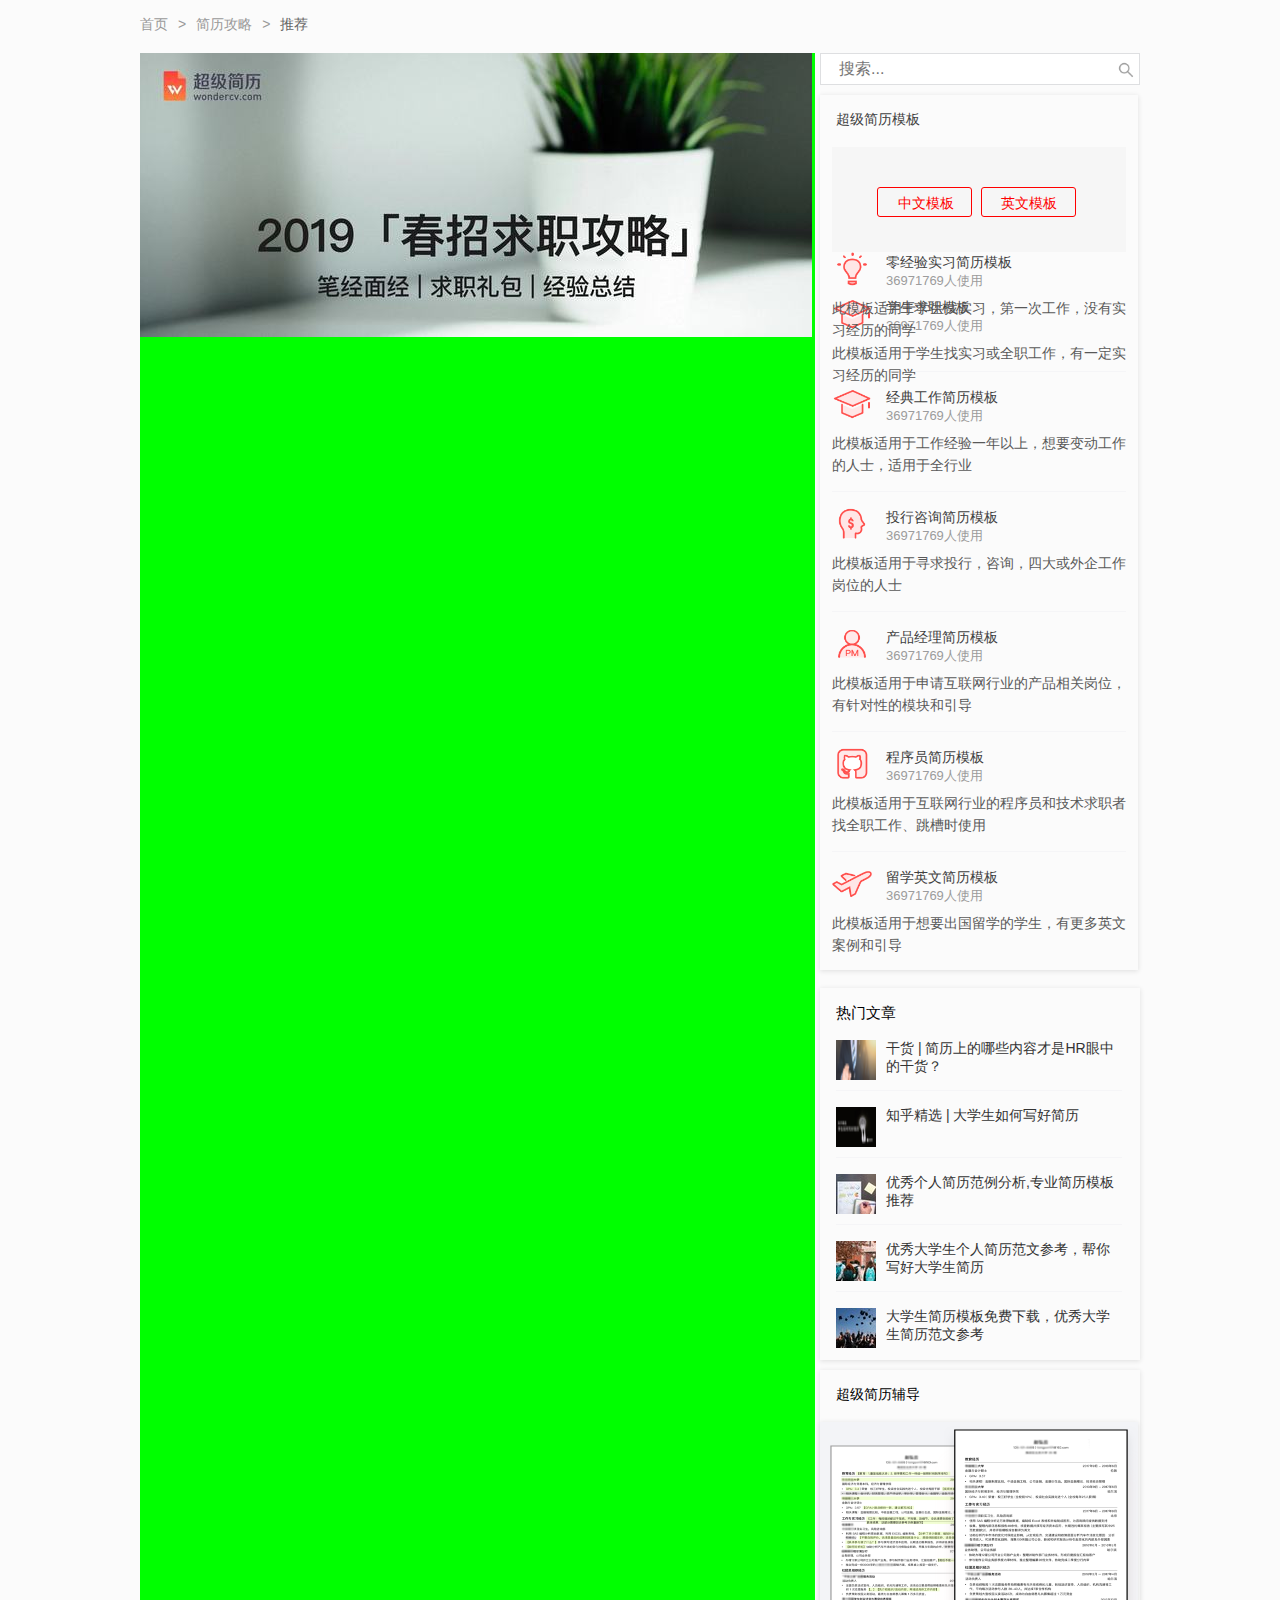
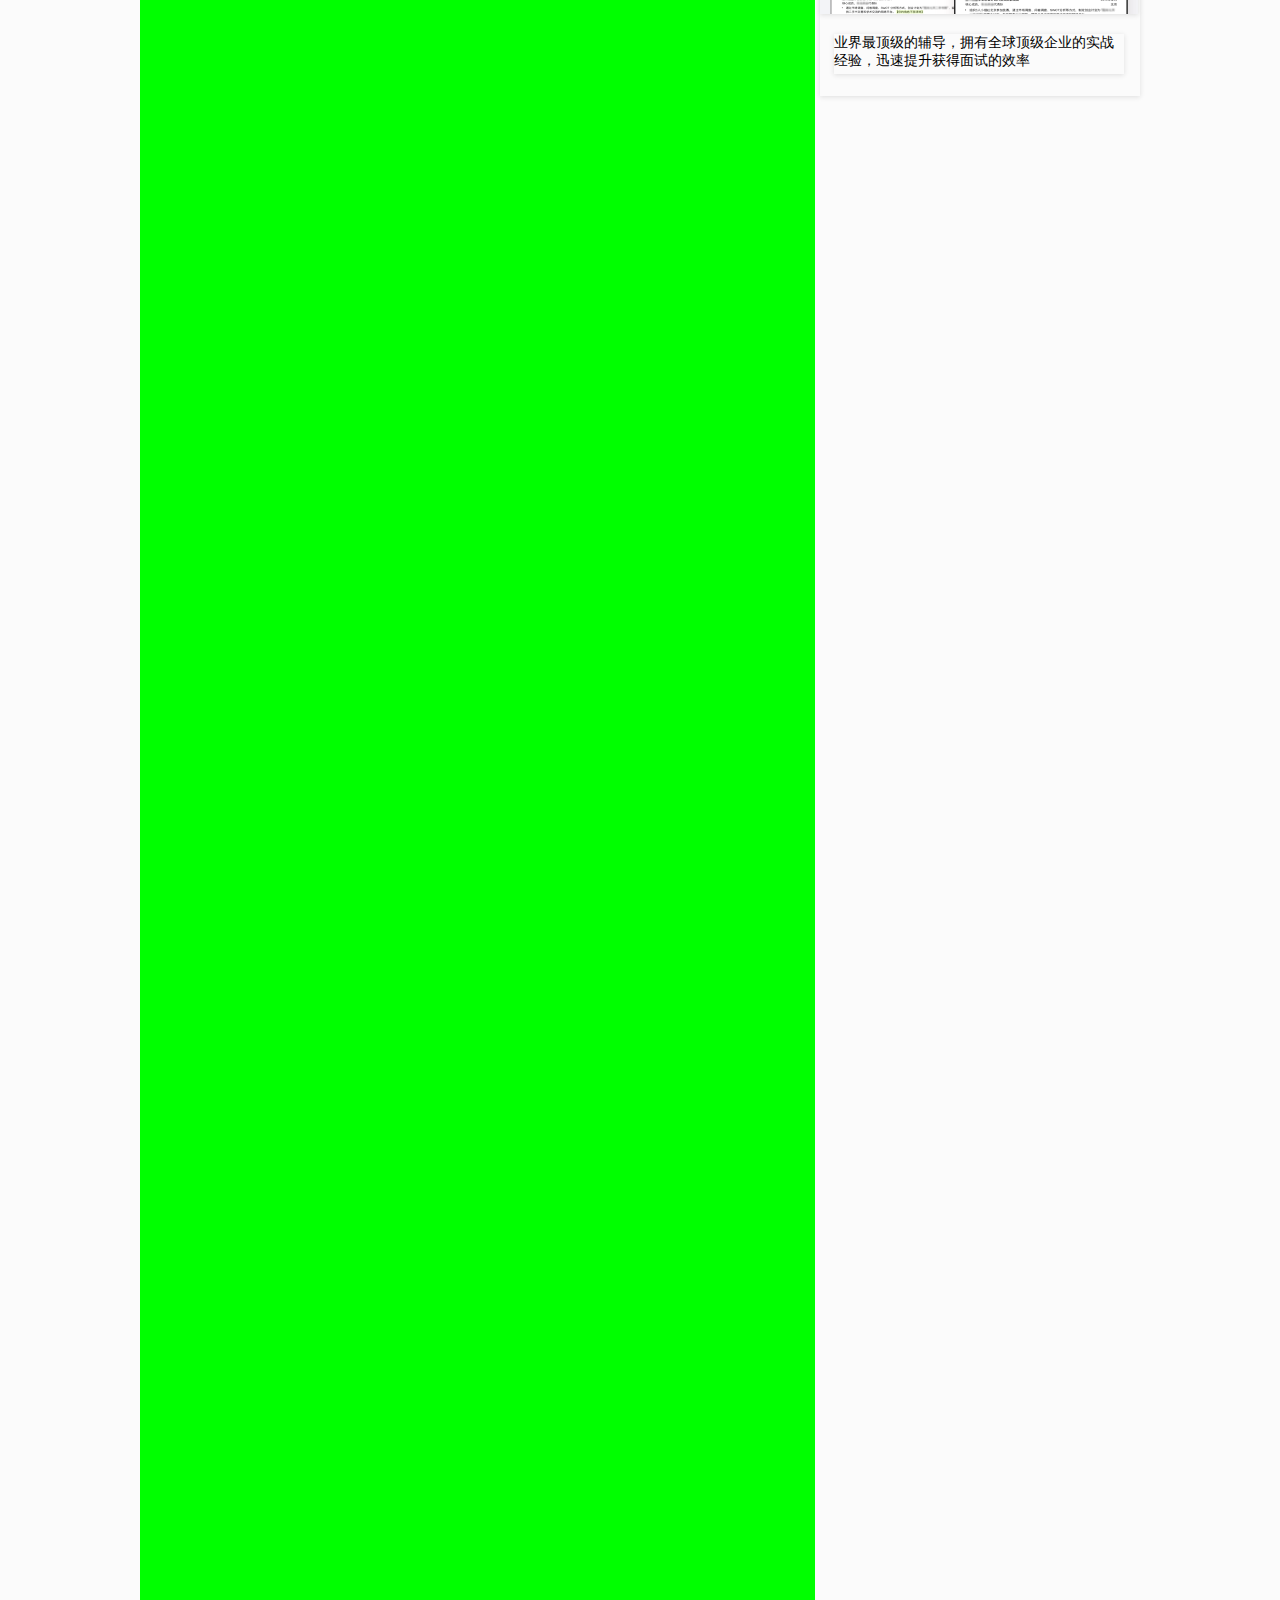
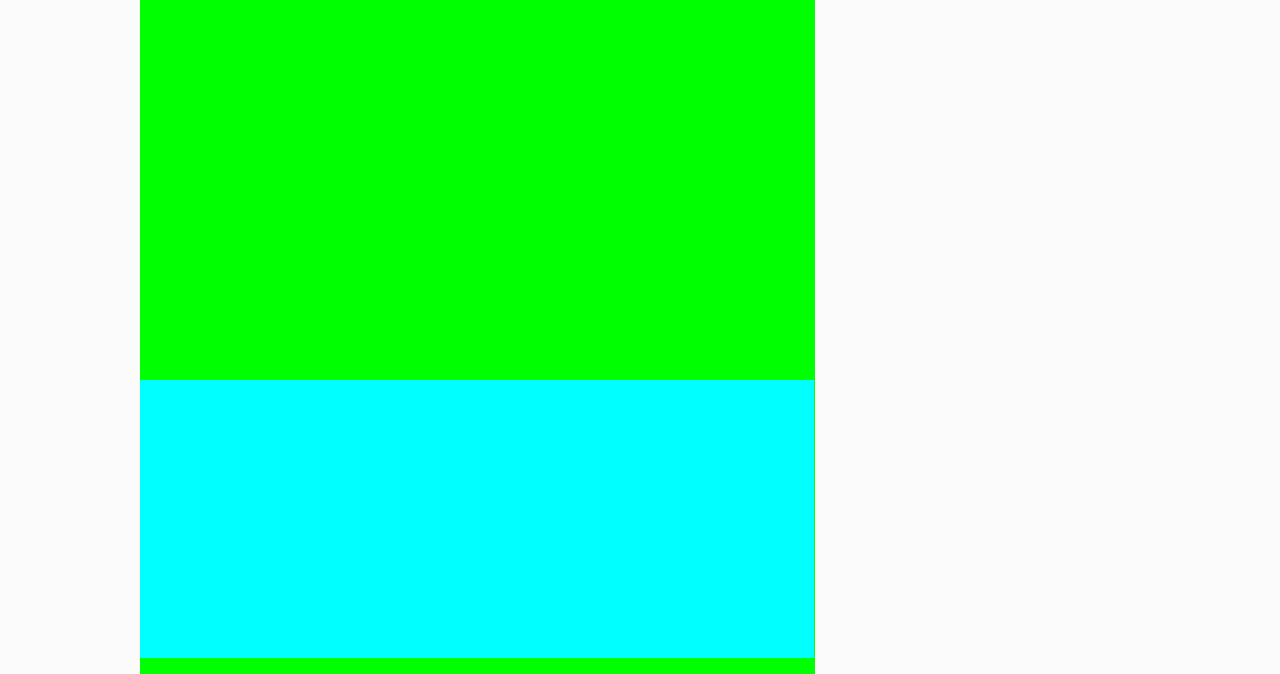
==== gonglue.html @ 0781110e "jianli 1" ====
<!DOCTYPE html>
<html>
	<head>
		<meta charset="UTF-8">
		<title></title>
		<link rel="stylesheet" href="layui/css/layui.css">
		<script src="layui/layui.js" type="text/javascript" charset="utf-8"> </script>
		<style type="text/css">
			*{
				margin: 0;
				padding: 0;
				font-size: 14px;
			}
			body{
				background-color: #fbfbfb !important;
			}
			.banner{
				margin: 0 auto;
				font-size: 14px;
				width: 1000px;
			 	line-height: 48px;
			 	color: #404040;
			 	box-sizing: border-box;
			}
			.content{
				width: 1000px;
				height: 1000px;
				
				margin: 0 auto;
				box-sizing: border-box;
			}
			.content .tiao{
				width: 675px;
				height: 3821px;
				background-color: #00FF00;
				float: left;
				box-sizing: border-box;
				
			}
			.content .tiao .tiaobanner{
				width: 674px;
				height: 284px;
				box-sizing: border-box;
				
			}
			.content .tiao .tiaoconnet{
				width: 674px;
				height: 3243px;
				
				box-sizing: border-box;
				
			}
			.content .tiao .tiaobottom{
				width: 674px;
				height: 278px;
				background-color: #00FFFF;
				box-sizing: border-box;
				
			}
			.content .lt{
				width: 675px;
				height: 1657px;
				display: none;
				float: left;
				box-sizing: border-box;
			}
			
			.content .lt .lunbo img{
				width: 100%;
			}
			.content .lt .zhong{
				text-align: center;
				box-sizing: border-box;
			}
			.content .lt .zhong .zhongbanner{
				width: 674px;
				height: 42px;
				margin: 0;
				box-sizing: border-box;
			}
			.content .lt .zhong .zhongbanner .layui-tab-brief{
				
			}
			.content .lt .zhong .zhongbanner>div{
				padding: 0 12px;
				width: 650px;
				
				margin: 0;
			}
			.content .lt .zhong .zhongbanner ul{
				margin: 0;
				
				
			}
			.content .lt .zhong .zhongbanner ul li{
				width: 60px;
				
				font-size: 15px;
				padding: 0;
				margin: 0 8px;
			}
			.content .lt .zhong .zhongcontent{
				width: 674px;
				height: 1215px;
				box-shadow:  0 1px 5px #DEDEDE;
				background-color: #fbfbfb;
				padding: 36px 0;
				box-sizing: border-box;
			}
			.content .lt .zhong .zhongcontent>a{
				display: inline-block;
				width: 674px;
				height: 145px;
				
				padding:20px 12px;
				box-sizing: border-box;
				border-bottom: 1px solid #F5F5F7;
				margin: 0;
				box-sizing: border-box;
			}
			.content .lt .zhong .zhongcontent>a>img{
				width: 140px;
				height: 105px;
				
				float: left;
			}
			.content .lt .zhong .zhongcontent>a .kuang{
				width: 484px;
				height: 104px;
				
				float: right;
				box-sizing: border-box;
			}
			.content .lt .zhong .zhongcontent>a .kuang h2{
				width: 484px;
				height: auto;
				line-height: 28px;
				box-sizing: border-box;
				text-align: left;
				font-size: 21px;
				box-sizing: border-box;
			}
			.content .lt .zhong .zhongcontent>a .kuang .kz{
				width: 484px;
				height: 45px;
				text-align: left;
				margin-top: 6px;
				line-height: 20px;
				min-height: 45px;
				color: #9C9C9C;
			}
			.content .lt .zhong .zhongcontent>a .kuang .kx{
				width: 484px;
				height: 20px;
				color: #9C9C9C;
				margin-top: 18px;
				box-sizing: border-box;
			}
			.content .lt .zhong .zhongcontent>a .kuang .kx .spanl{
				float: left;
			}
			.content .lt .zhong .zhongcontent>a .kuang .kx .spanr{
				float: right;
			}
			.content .lt .zhong .zhongcontent>a .kuang .kx .spanr i img{
				color: #000000;
				margin-top: -3.5px;
			}
			.content .lt .zhong .ye{
				width: 359px;
				height: 74px;
				
				margin:40px 157.5px 21px 157.5px;
				padding: 20px 0 0 0;
			}
			.content .lt .zhong .ye .fenye{
				
				
			}
			.content .rt{
				width: 320px;
				height: 1657px;
				
				float: right;
				box-sizing: border-box;
				position: relative;
			}
			.content .rt .ssk{
				width: 320px;
				height: 1657px;
				
				box-sizing: border-box;
			}
			.content .rt .ssk form input{
				width: 320px;
				height: 32px;
				box-sizing: border-box;
			
				border: 1px solid #DEDFE1;
			    padding: 0 30px 0 18px;
			    font-family: inherit;
			    font-size: 16px;
			    line-height: 32px;
							
			}
			.content .rt .ssk form img{
				width: 18px;
				height: 18px;
				position: absolute;
				right: 5px;
				top: 8px;
				color: #9C9C9C;
				box-sizing: border-box;
		
			}
			.content .rt .rlist{
				width: 320px;
				height: 1615px;
				
				box-sizing: border-box;
				position: absolute;
				top: 42px;
				
			}
			.content .rt .rlist .shang{
				width: 318px;
				height: 875px;
				box-shadow:  0 1px 5px #DEDEDE;
				background-color: #fbfbfb;
				box-sizing: border-box;
			}
			.content .rt .rlist .shang a{
				
				display: inline-block;
				width: 318px;
				height: 52px;
			
				 
			    padding: 16px;
			    color: #404040;
			    font-size: 14px;
			    box-sizing: border-box;
			}
			.content .rt .rlist .shang .da{
				width: 318px;
				height: 831px;
				
				padding: 0 12px;
				box-sizing: border-box;
				
			}
			.content .rt .rlist .shang .da .yi{
				width: 294px;
				height: 105px;
				
				box-sizing: border-box;
				border-bottom: 1px solid #F5F5F7;
				margin-bottom: 15px;
			}
			.content .rt .rlist .shang .da .yi .mban{
				padding:40px 45px;
				width: 294px;
				height: 105px;
				background-color: #F6F6F6;
				display: block;
				box-sizing: border-box;
			}
			.content .rt .rlist .shang .da .yi:hover{
				
			}
			.content .rt .rlist .shang .da .yi:hover .ys{
				display: none;
			}
			.content .rt .rlist .shang .da .yi:hover .yx{
				display: none;
			}
			.content .rt .rlist .shang .da .yi:hover .mban{
				display: block;
				
			}
			.content .rt .rlist .shang .da .yi .mban div{
				width: 95px;
				height: 30px;
				
				display: inline-block;
				border:  1px solid red;
				box-sizing: border-box;
				margin-right: 5px;
				border-radius: 3px;
			}
			.content .rt .rlist .shang .da .yi .mban div:hover{
				background-color: red;
			}
			.content .rt .rlist .shang .da .yi .mban div:hover a{
				color: white;
			}
			.content .rt .rlist .shang .da .yi .mban div a{
				width: 95px;
				height: 30px;
				padding: 0;
				text-align: center;
				
				line-height: 30px;
				color: red;
				display: inline-block;
				
				box-sizing: border-box;
				
			}
			
			.content .rt .rlist .shang .da .yi .ys{
				width: 294px;
				height: 45px;
				
			}
			.content .rt .rlist .shang .da .yi .ys .yz{
				width: 40px;
				height: 45px;
				
				float: left;
			}
			.content .rt .rlist .shang .da .yi .ys .yz img{
				width: 100%;
				
				
			}
			.content .rt .rlist .shang .da .yi .ys .yy{
				width: 240px;
				height: 33px;
				
				float: right;
				margin: 0 0 12px 10px;
			}
			.content .rt .rlist .shang .da .yi .ys .yy h3{
				width: 240px;
				line-height: 20px;
				color: #404040;
			    font-size: 14px;
			    margin-top: 0;
			    margin-bottom: 0;
			}
			.content .rt .rlist .shang .da .yi .ys .yy div{
				color: #9C9C9C;
   				font-size: 13px;
   				line-height: 18px;
			}
			.content .rt .rlist .shang .da .yi .yx{
				width: 294px;
				height: 52px;
				color: #595959;
    			height: 52px;
    			line-height: 22px;
    			box-sizing: border-box;
			}
			.content .rt .rlist .zhong{
				width: 320px;
				height: 372px;
				box-shadow:  0 1px 5px #DEDEDE;
				margin-top: 18px;
			}
			.content .rt .rlist .zhong .wenzhang{
				width: 318px;
				height: 52px;
				padding: 16px;
				font-size: 15px;
				box-sizing: border-box;
			}
			.content .rt .rlist .zhong .zhongkuang{
				width: 318px;
				height: 318px;
				
				padding: 0 16px;
				box-sizing: border-box;
			}
			.content .rt .rlist .zhong .zhongkuang .yi{
				width: 286px;
				height: 51px;
				box-sizing: border-box;
				padding: 0 0 10px 0;
				margin-bottom: 16px;
				border-bottom: 1px solid #F5F5F7;
			}
			.content .rt .rlist .zhong .zhongkuang .yid{
				border: none;
			}
			.content .rt .rlist .zhong .zhongkuang .yi .zuo{
				width: 40px;
				height: 40px;
				float: left;
				
			}
			.content .rt .rlist .zhong .zhongkuang .yi .zuo img{
				width: 40px;
				height: 40px;
				
			}
			.content .rt .rlist .zhong .zhongkuang .yi .you{
				width: 246px;
				height: 40px;
				float: right;
				padding: 0 0 0 10px;
				box-sizing: border-box;
			}
			.content .rt .rlist .zhong .zhongkuang .yi .you h3{
				width: 236px;
				height: 40px;
				
			}
			
			.content .rt .rlist .xia{
				margin: 10px 0 0 0;
				width: 320px;
				height: 326px;
				box-shadow:  0 1px 5px #DEDEDE;
			}
			.content .rt .rlist .xia .chaoji{
				width: 318px;
				height: 52px;
				
				padding: 16px;
				box-sizing: border-box;
			}
			.content .rt .rlist .xia .con{
				
				width: 318px;
				height: 252px;
				
			}
			.content .rt .rlist .xia .con .shang{
				width: 318px;
				height: 192px;
				
			}
			.content .rt .rlist .xia .con .shang img{
				width: 318px;
				height: 192px;
			}
			.content .rt .rlist .xia .con .zhong{
					
				width: 290px;
				height: 40px;
				
				margin: 20px 14px 0 14px;
			}
			.content .rt .rlist .xia .con .xia{
				
				
			}
		</style>
	</head>
	<body>
		<div class="banner">
			<span class="layui-breadcrumb" lay-separator=">">
			  <a href="">首页</a>
			  <a href="">简历攻略</a>
			  <a><cite>推荐</cite></a>
			</span>
			
		</div>
		<div class="content">
			<div class="tiao">
				<div class="tiaobanner"><img src="layui/images/gonglue/lunbo1.jpeg"/></div>
				<div class="tiaoconnet"></div>
				<div class="tiaobottom"></div>
			</div>
			<div class="lt">
				<div class="lunbo" style="box-sizing: border-box;">
					<div class="layui-carousel" id="test1" style="box-sizing: border-box;">
					  <div carousel-item style="box-sizing: border-box;">
					    <div><img src="layui/images/gonglue/lunbo1.jpeg"/></div>
					    <div><img src="layui/images/gonglue/lunbo2.png"/></div>
					    <div><img src="layui/images/gonglue/lunbo3.jpg"/></div>
					    <div><img src="layui/images/gonglue/lunbo4.png"/></div>
					   
					  </div>
					</div>
				</div>
				<div class="zhong">
					<div class="zhongbanner">
						<div class="layui-tab layui-tab-brief" lay-filter="docDemoTabBrief">
						  <ul class="layui-tab-title">
						    <li class="layui-this"><b>推荐</b></li>
						    <li>简历内容</li>
						    <li>英文简历</li>
						    <li>简历格式</li>
						    <li>学生简历</li>
						    <li>简历投递</li>
						    <li>求职攻略</li>
						    <li>面试经验</li>
						  </ul>
						  <div class="layui-tab-content"></div>
						</div>   
					</div>
					<div class="zhongcontent">
						<a href="">
							<img src="layui/images/gonglue/con1.png" alt="" />
							<div class="kuang">
								<h2>2019 春招求职礼包大放送 | 各行业笔试面经</h2>
								<div class="kz">&nbsp;
									【春招全攻略】大礼包，2019 最新各行业面试经验总结，300+ 公司笔试含答案真题，四大、银行、互联网大厂 2018 真题，1000...</div>
								<div class="kx">
									<span class="spanl">2019-2-22</span>
									<span class="spanr"><i class=""><img src="layui/images/gonglue/eye.png"/></i>&nbsp;&nbsp;56699</span>
								</div>
							</div>
						</a>
						<a href="">
							<img src="layui/images/gonglue/con2.jpg" alt="" />
							<div class="kuang">
								<h2>干货 | 简历上的哪些内容才是HR眼中的干货？</h2>
								<div class="kz">&nbsp;
									
      简历千万不要写成JD，工作内容是千篇一律的，要体现出你的价值就要学会写好这些干货,想要知道什么是“干货”，我们可以先说一下干货的反义词...
    </div>
								<div class="kx">
									<span class="spanl">2019-2-22</span>
									<span class="spanr"><i class=""><img src="layui/images/gonglue/eye.png"/></i>&nbsp;&nbsp;56699</span>
								</div>
							</div>
						</a>
						<a href="">
							<img src="layui/images/gonglue/con3.png" alt="" />
							<div class="kuang">
								<h2>简历到底怎么写 | 如何告别“废话”和“写不出来”？</h2>
								<div class="kz">&nbsp;
									
      手把手教你怎么写简历，详细讲解折磨了无数写简历同学的问题（和无数同学折磨我的问题）：怎么才能写出专业好简历
    </div>
								<div class="kx">
									<span class="spanl">2019-2-22</span>
									<span class="spanr"><i class=""><img src="layui/images/gonglue/eye.png"/></i>&nbsp;&nbsp;56699</span>								</div>
							</div>
						</a>
						<a href="">
							<img src="layui/images/gonglue/con4.jpg" alt="" />
							<div class="kuang">
								<h2>知乎精选 | 大学生如何写好简历</h2>
								<div class="kz">&nbsp;
									
      学生简历的坑太多，今天这一篇就详细讲解每一块内容给你看！到底该用什么模板，该写什么内容，加分和减分项都有哪些
    </div>
								<div class="kx">
									<span class="spanl">2019-2-22</span>
									<span class="spanr"><i class=""><img src="layui/images/gonglue/eye.png"/></i>&nbsp;&nbsp;56699</span>
								</div>
							</div>
						</a>
						<a href="">
							<img src="layui/images/gonglue/con5.jpg" alt="" />
							<div class="kuang">
								<h2>毕业生福利 | 500 张 299元论文查重代金券免费领！</h2>
								<div class="kz">&nbsp;
									
      500 张价值299的 论文查重代金券免费领！有了这张券，十万字以下的论文，通通可以免费检测！
    </div>
								<div class="kx">
									<span class="spanl">2019-2-22</span>
									<span class="spanr"><i class=""><img src="layui/images/gonglue/eye.png"/></i>&nbsp;&nbsp;56699</span>
								</div>
							</div>
						</a>
						<a href="">
							<img src="layui/images/gonglue/con6.jpeg" alt="" />
							<div class="kuang">
								<h2>名企内推 | 超级简历带你走进“内推”</h2>
								<div class="kz">&nbsp;
									
      很多人找工作都是写简历-在招聘网站上海投-等面试这个万年不变的流程，但其实找工作还有很多方法，比如内推。调查显示，通过内推找工作的人，...
    </div>
								<div class="kx">
									<span class="spanl">2019-2-22</span>
									<span class="spanr"><i class=""><img src="layui/images/gonglue/eye.png"/></i>&nbsp;&nbsp;56699</span>
								</div>
							</div>
						</a>
						<a href="">
							<img src="layui/images/gonglue/con7.jpeg" alt="" />
							<div class="kuang">
								<h2>金三银四即将到来，如何在短时间内成功跳槽？</h2>
								<div class="kz">&nbsp;
									
      职业规划是一个漫长且痛苦的过程，也是每个人的必经之路。我们为一千多人辅导过职业规划，有将近一半都想跳槽，而其中有很大一部分人，却是要么...
    </div>
								<div class="kx">
									<span class="spanl">2019-2-22</span>
									<span class="spanr"><i class=""><img src="layui/images/gonglue/eye.png"/></i>&nbsp;&nbsp;56699</span>
								</div>
							</div>
						</a>
						<a href="">
							<img src="layui/images/gonglue/con8.jpeg" alt="" />
							<div class="kuang">
								<h2>2019跳槽季，在找工作时有什么可以注意的地方？</h2>
								<div class="kz">&nbsp;
									
      2019的跳槽季就要来了，三月四月是人们跳槽的高峰期，很多人也都有跳槽的想法，但是跳槽需要面对的问题也很多。今天我们来谈谈，在 201...
    </div>
								<div class="kx">
									<span class="spanl">2019-2-22</span>
									<span class="spanr"><i class=""><img src="layui/images/gonglue/eye.png"/></i>&nbsp;&nbsp;56699</span>
								</div>
							</div>
						</a>
						
					</div>
					<div class="ye">
						 
						<div id="fenye"></div>
 
					</div>
				</div>
				<div class="ft"></div>
			</div>
			<div class="rt">
				<div class="ssk">
					<form action="" method="post">
						<i><img src="layui/images/gonglue/search.png"/></i>
						<input type="text" value="" placeholder="搜索..."/ >
					</form>
				</div>
				<div class="rlist" >
					<div class="shang">
						<a href="">超级简历模板</a>
						<div class="da">
							<div class="yi">
								<div class="mban">
									<div> <a href="">中文模板</a></div>
									<div> <a href="">英文模板</a></div>
								</div>
								<div class="ys">
									<div class="yz"><img src="layui/images/gonglue/y1.png"/></div>
									<div class="yy">
										<h3>零经验实习简历模板</h3>
										<div>36971769人使用</div>
									</div>
								</div>
								<div class="yx">此模板适用于学生找实习，第一次工作，没有实习经历的同学</div>
							</div>
							<div class="yi">
								<div class="ys">
									<div class="yz"><img src="layui/images/gonglue/y2.png"/></div>
									<div class="yy">
										<h3>学生求职模板</h3>
										<div>36971769人使用</div>
									</div>
								</div>
								<div class="yx">此模板适用于学生找实习或全职工作，有一定实习经历的同学</div>
							</div>
							<div class="yi">
								<div class="ys">
									<div class="yz"><img src="layui/images/gonglue/y2.png"/></div>
									<div class="yy">
										<h3>经典工作简历模板</h3>
										<div>36971769人使用</div>
									</div>
								</div>
								<div class="yx">此模板适用于工作经验一年以上，想要变动工作的人士，适用于全行业</div>
							</div>
							<div class="yi">
								<div class="ys">
									<div class="yz"><img src="layui/images/gonglue/y4.png"/></div>
									<div class="yy">
										<h3>投行咨询简历模板</h3>
										<div>36971769人使用</div>
									</div>
								</div>
								<div class="yx">此模板适用于寻求投行，咨询，四大或外企工作岗位的人士</div>
							</div>
							<div class="yi">
								<div class="ys">
									<div class="yz"><img src="layui/images/gonglue/y5.png"/></div>
									<div class="yy">
										<h3>产品经理简历模板</h3>
										<div>36971769人使用</div>
									</div>
								</div>
								<div class="yx">此模板适用于申请互联网行业的产品相关岗位，有针对性的模块和引导</div>
							</div>
							<div class="yi">
								<div class="ys">
									<div class="yz"><img src="layui/images/gonglue/y6.png"/></div>
									<div class="yy">
										<h3>程序员简历模板</h3>
										<div>36971769人使用</div>
									</div>
								</div>
								<div class="yx">此模板适用于互联网行业的程序员和技术求职者找全职工作、跳槽时使用</div>
							</div>
							<div class="yi" style="border: none;">
								<div class="ys">
									<div class="yz"><img src="layui/images/gonglue/y7.png"/></div>
									<div class="yy">
										<h3>留学英文简历模板</h3>
										<div>36971769人使用</div>
									</div>
								</div>
								<div class="yx">此模板适用于想要出国留学的学生，有更多英文案例和引导</div>
							</div>
							
							
						</div>
					</div>
					<div class="zhong">
						<div class="wenzhang">热门文章</div>
						<div class="zhongkuang">
							<div class="yi">
								<div class="zuo"><img src="layui/images/gonglue/zhong1.png"/></div>
								<div class="you"><h3><a href="">干货 | 简历上的哪些内容才是HR眼中的干货？</a></h3></div>
							</div>
							<div class="yi">
								<div class="zuo"><img src="layui/images/gonglue/zhong2.png"/></div>
								<div class="you"><h3><a href="">知乎精选 | 大学生如何写好简历</a></h3></div>
							</div>
							<div class="yi">
								<div class="zuo"><img src="layui/images/gonglue/zhong3.jpeg"/></div>
								<div class="you"><h3><a href="">优秀个人简历范例分析,专业简历模板推荐</a></h3></div>
							</div>
							<div class="yi">
								<div class="zuo"><img src="layui/images/gonglue/zhong4.jpeg"/></div>
								<div class="you"><h3><a href="">优秀大学生个人简历范文参考，帮你写好大学生简历</a></h3></div>
							</div>
							<div class="yi yid">
								<div class="zuo"><img src="layui/images/gonglue/zhong5.jpeg"/></div>
								<div class="you"><h3><a href="">大学生简历模板免费下载，优秀大学生简历范文参考</a></h3></div>
							</div>
							
						</div>
					</div>
					<div class="xia">
						<div class="chaoji">超级简历辅导</div>
						<div class="con">
							<div class="shang "><img src="layui/images/gonglue/fudao.png"/></div>
							<div class="zhong ">业界最顶级的辅导，拥有全球顶级企业的实战经验，迅速提升获得面试的效率</div>
							<div class=""></div>
						</div>
					</div>
				</div>
			</div>
		</div>
		
		
		
		
		
		
		
		
		
		
		<script type="text/javascript">
			
			layui.use(['element'], function(){
			  var element = layui.element; //获得laydate模块
			  
			  //使用模块
			});    
			layui.use('carousel', function(){
			  var carousel = layui.carousel;
			  //建造实例
			  carousel.render({
			    elem: '#test1'
			    ,width: '100%' //设置容器宽度
			    ,arrow: 'always' //始终显示箭头
			    //,anim: 'updown' //切换动画方式
			  });
			});
			layui.use('laypage', function(){
			  var laypage = layui.laypage;
			  
			  //执行一个laypage实例
			  laypage.render({
			    elem: 'fenye' //注意，这里的 test1 是 ID，不用加 # 号
			    ,count: 50 //数据总数，从服务端得到
			    ,groups: 7
			  });
			});
			
		</script>
	</body>
</html>
---- layui/css/layui.css ----
/** layui-v2.4.5 MIT License By https://www.layui.com */
 .layui-inline,img{display:inline-block;vertical-align:middle}h1,h2,h3,h4,h5,h6{font-weight:400}.layui-edge,.layui-header,.layui-inline,.layui-main{position:relative}.layui-elip,.layui-form-checkbox span,.layui-form-pane .layui-form-label{text-overflow:ellipsis;white-space:nowrap}.layui-btn,.layui-edge,.layui-inline,img{vertical-align:middle}.layui-btn,.layui-disabled,.layui-icon,.layui-unselect{-webkit-user-select:none;-ms-user-select:none;-moz-user-select:none}blockquote,body,button,dd,div,dl,dt,form,h1,h2,h3,h4,h5,h6,input,li,ol,p,pre,td,textarea,th,ul{margin:0;padding:0;-webkit-tap-highlight-color:rgba(0,0,0,0)}a:active,a:hover{outline:0}img{border:none}li{list-style:none}table{border-collapse:collapse;border-spacing:0}h4,h5,h6{font-size:100%}button,input,optgroup,option,select,textarea{font-family:inherit;font-size:inherit;font-style:inherit;font-weight:inherit;outline:0}pre{white-space:pre-wrap;white-space:-moz-pre-wrap;white-space:-pre-wrap;white-space:-o-pre-wrap;word-wrap:break-word}body{line-height:24px;font:14px Helvetica Neue,Helvetica,PingFang SC,Tahoma,Arial,sans-serif}hr{height:1px;margin:10px 0;border:0;clear:both}a{color:#333;text-decoration:none}a:hover{color:#777}a cite{font-style:normal;*cursor:pointer}.layui-border-box,.layui-border-box *{box-sizing:border-box}.layui-box,.layui-box *{box-sizing:content-box}.layui-clear{clear:both;*zoom:1}.layui-clear:after{content:'\20';clear:both;*zoom:1;display:block;height:0}.layui-inline{*display:inline;*zoom:1}.layui-edge{display:inline-block;width:0;height:0;border-width:6px;border-style:dashed;border-color:transparent;overflow:hidden}.layui-edge-top{top:-4px;border-bottom-color:#999;border-bottom-style:solid}.layui-edge-right{border-left-color:#999;border-left-style:solid}.layui-edge-bottom{top:2px;border-top-color:#999;border-top-style:solid}.layui-edge-left{border-right-color:#999;border-right-style:solid}.layui-elip{overflow:hidden}.layui-disabled,.layui-disabled:hover{color:#d2d2d2!important;cursor:not-allowed!important}.layui-circle{border-radius:100%}.layui-show{display:block!important}.layui-hide{display:none!important}@font-face{font-family:layui-icon;src:url(../font/iconfont.eot?v=240);src:url(../font/iconfont.eot?v=240#iefix) format('embedded-opentype'),url(../font/iconfont.svg?v=240#iconfont) format('svg'),url(../font/iconfont.woff?v=240) format('woff'),url(../font/iconfont.ttf?v=240) format('truetype')}.layui-icon{font-family:layui-icon!important;font-size:16px;font-style:normal;-webkit-font-smoothing:antialiased;-moz-osx-font-smoothing:grayscale}.layui-icon-reply-fill:before{content:"\e611"}.layui-icon-set-fill:before{content:"\e614"}.layui-icon-menu-fill:before{content:"\e60f"}.layui-icon-search:before{content:"\e615"}.layui-icon-share:before{content:"\e641"}.layui-icon-set-sm:before{content:"\e620"}.layui-icon-engine:before{content:"\e628"}.layui-icon-close:before{content:"\1006"}.layui-icon-close-fill:before{content:"\1007"}.layui-icon-chart-screen:before{content:"\e629"}.layui-icon-star:before{content:"\e600"}.layui-icon-circle-dot:before{content:"\e617"}.layui-icon-chat:before{content:"\e606"}.layui-icon-release:before{content:"\e609"}.layui-icon-list:before{content:"\e60a"}.layui-icon-chart:before{content:"\e62c"}.layui-icon-ok-circle:before{content:"\1005"}.layui-icon-layim-theme:before{content:"\e61b"}.layui-icon-table:before{content:"\e62d"}.layui-icon-right:before{content:"\e602"}.layui-icon-left:before{content:"\e603"}.layui-icon-cart-simple:before{content:"\e698"}.layui-icon-face-cry:before{content:"\e69c"}.layui-icon-face-smile:before{content:"\e6af"}.layui-icon-survey:before{content:"\e6b2"}.layui-icon-tree:before{content:"\e62e"}.layui-icon-upload-circle:before{content:"\e62f"}.layui-icon-add-circle:before{content:"\e61f"}.layui-icon-download-circle:before{content:"\e601"}.layui-icon-templeate-1:before{content:"\e630"}.layui-icon-util:before{content:"\e631"}.layui-icon-face-surprised:before{content:"\e664"}.layui-icon-edit:before{content:"\e642"}.layui-icon-speaker:before{content:"\e645"}.layui-icon-down:before{content:"\e61a"}.layui-icon-file:before{content:"\e621"}.layui-icon-layouts:before{content:"\e632"}.layui-icon-rate-half:before{content:"\e6c9"}.layui-icon-add-circle-fine:before{content:"\e608"}.layui-icon-prev-circle:before{content:"\e633"}.layui-icon-read:before{content:"\e705"}.layui-icon-404:before{content:"\e61c"}.layui-icon-carousel:before{content:"\e634"}.layui-icon-help:before{content:"\e607"}.layui-icon-code-circle:before{content:"\e635"}.layui-icon-water:before{content:"\e636"}.layui-icon-username:before{content:"\e66f"}.layui-icon-find-fill:before{content:"\e670"}.layui-icon-about:before{content:"\e60b"}.layui-icon-location:before{content:"\e715"}.layui-icon-up:before{content:"\e619"}.layui-icon-pause:before{content:"\e651"}.layui-icon-date:before{content:"\e637"}.layui-icon-layim-uploadfile:before{content:"\e61d"}.layui-icon-delete:before{content:"\e640"}.layui-icon-play:before{content:"\e652"}.layui-icon-top:before{content:"\e604"}.layui-icon-friends:before{content:"\e612"}.layui-icon-refresh-3:before{content:"\e9aa"}.layui-icon-ok:before{content:"\e605"}.layui-icon-layer:before{content:"\e638"}.layui-icon-face-smile-fine:before{content:"\e60c"}.layui-icon-dollar:before{content:"\e659"}.layui-icon-group:before{content:"\e613"}.layui-icon-layim-download:before{content:"\e61e"}.layui-icon-picture-fine:before{content:"\e60d"}.layui-icon-link:before{content:"\e64c"}.layui-icon-diamond:before{content:"\e735"}.layui-icon-log:before{content:"\e60e"}.layui-icon-rate-solid:before{content:"\e67a"}.layui-icon-fonts-del:before{content:"\e64f"}.layui-icon-unlink:before{content:"\e64d"}.layui-icon-fonts-clear:before{content:"\e639"}.layui-icon-triangle-r:before{content:"\e623"}.layui-icon-circle:before{content:"\e63f"}.layui-icon-radio:before{content:"\e643"}.layui-icon-align-center:before{content:"\e647"}.layui-icon-align-right:before{content:"\e648"}.layui-icon-align-left:before{content:"\e649"}.layui-icon-loading-1:before{content:"\e63e"}.layui-icon-return:before{content:"\e65c"}.layui-icon-fonts-strong:before{content:"\e62b"}.layui-icon-upload:before{content:"\e67c"}.layui-icon-dialogue:before{content:"\e63a"}.layui-icon-video:before{content:"\e6ed"}.layui-icon-headset:before{content:"\e6fc"}.layui-icon-cellphone-fine:before{content:"\e63b"}.layui-icon-add-1:before{content:"\e654"}.layui-icon-face-smile-b:before{content:"\e650"}.layui-icon-fonts-html:before{content:"\e64b"}.layui-icon-form:before{content:"\e63c"}.layui-icon-cart:before{content:"\e657"}.layui-icon-camera-fill:before{content:"\e65d"}.layui-icon-tabs:before{content:"\e62a"}.layui-icon-fonts-code:before{content:"\e64e"}.layui-icon-fire:before{content:"\e756"}.layui-icon-set:before{content:"\e716"}.layui-icon-fonts-u:before{content:"\e646"}.layui-icon-triangle-d:before{content:"\e625"}.layui-icon-tips:before{content:"\e702"}.layui-icon-picture:before{content:"\e64a"}.layui-icon-more-vertical:before{content:"\e671"}.layui-icon-flag:before{content:"\e66c"}.layui-icon-loading:before{content:"\e63d"}.layui-icon-fonts-i:before{content:"\e644"}.layui-icon-refresh-1:before{content:"\e666"}.layui-icon-rmb:before{content:"\e65e"}.layui-icon-home:before{content:"\e68e"}.layui-icon-user:before{content:"\e770"}.layui-icon-notice:before{content:"\e667"}.layui-icon-login-weibo:before{content:"\e675"}.layui-icon-voice:before{content:"\e688"}.layui-icon-upload-drag:before{content:"\e681"}.layui-icon-login-qq:before{content:"\e676"}.layui-icon-snowflake:before{content:"\e6b1"}.layui-icon-file-b:before{content:"\e655"}.layui-icon-template:before{content:"\e663"}.layui-icon-auz:before{content:"\e672"}.layui-icon-console:before{content:"\e665"}.layui-icon-app:before{content:"\e653"}.layui-icon-prev:before{content:"\e65a"}.layui-icon-website:before{content:"\e7ae"}.layui-icon-next:before{content:"\e65b"}.layui-icon-component:before{content:"\e857"}.layui-icon-more:before{content:"\e65f"}.layui-icon-login-wechat:before{content:"\e677"}.layui-icon-shrink-right:before{content:"\e668"}.layui-icon-spread-left:before{content:"\e66b"}.layui-icon-camera:before{content:"\e660"}.layui-icon-note:before{content:"\e66e"}.layui-icon-refresh:before{content:"\e669"}.layui-icon-female:before{content:"\e661"}.layui-icon-male:before{content:"\e662"}.layui-icon-password:before{content:"\e673"}.layui-icon-senior:before{content:"\e674"}.layui-icon-theme:before{content:"\e66a"}.layui-icon-tread:before{content:"\e6c5"}.layui-icon-praise:before{content:"\e6c6"}.layui-icon-star-fill:before{content:"\e658"}.layui-icon-rate:before{content:"\e67b"}.layui-icon-template-1:before{content:"\e656"}.layui-icon-vercode:before{content:"\e679"}.layui-icon-cellphone:before{content:"\e678"}.layui-icon-screen-full:before{content:"\e622"}.layui-icon-screen-restore:before{content:"\e758"}.layui-icon-cols:before{content:"\e610"}.layui-icon-export:before{content:"\e67d"}.layui-icon-print:before{content:"\e66d"}.layui-icon-slider:before{content:"\e714"}.layui-main{width:1140px;margin:0 auto}.layui-header{z-index:1000;height:60px}.layui-header a:hover{transition:all .5s;-webkit-transition:all .5s}.layui-side{position:fixed;left:0;top:0;bottom:0;z-index:999;width:200px;overflow-x:hidden}.layui-side-scroll{position:relative;width:220px;height:100%;overflow-x:hidden}.layui-body{position:absolute;left:200px;right:0;top:0;bottom:0;z-index:998;width:auto;overflow:hidden;overflow-y:auto;box-sizing:border-box}.layui-layout-body{overflow:hidden}.layui-layout-admin .layui-header{background-color:#23262E}.layui-layout-admin .layui-side{top:60px;width:200px;overflow-x:hidden}.layui-layout-admin .layui-body{top:60px;bottom:44px}.layui-layout-admin .layui-main{width:auto;margin:0 15px}.layui-layout-admin .layui-footer{position:fixed;left:200px;right:0;bottom:0;height:44px;line-height:44px;padding:0 15px;background-color:#eee}.layui-layout-admin .layui-logo{position:absolute;left:0;top:0;width:200px;height:100%;line-height:60px;text-align:center;color:#009688;font-size:16px}.layui-layout-admin .layui-header .layui-nav{background:0 0}.layui-layout-left{position:absolute!important;left:200px;top:0}.layui-layout-right{position:absolute!important;right:0;top:0}.layui-container{position:relative;margin:0 auto;padding:0 15px;box-sizing:border-box}.layui-fluid{position:relative;margin:0 auto;padding:0 15px}.layui-row:after,.layui-row:before{content:'';display:block;clear:both}.layui-col-lg1,.layui-col-lg10,.layui-col-lg11,.layui-col-lg12,.layui-col-lg2,.layui-col-lg3,.layui-col-lg4,.layui-col-lg5,.layui-col-lg6,.layui-col-lg7,.layui-col-lg8,.layui-col-lg9,.layui-col-md1,.layui-col-md10,.layui-col-md11,.layui-col-md12,.layui-col-md2,.layui-col-md3,.layui-col-md4,.layui-col-md5,.layui-col-md6,.layui-col-md7,.layui-col-md8,.layui-col-md9,.layui-col-sm1,.layui-col-sm10,.layui-col-sm11,.layui-col-sm12,.layui-col-sm2,.layui-col-sm3,.layui-col-sm4,.layui-col-sm5,.layui-col-sm6,.layui-col-sm7,.layui-col-sm8,.layui-col-sm9,.layui-col-xs1,.layui-col-xs10,.layui-col-xs11,.layui-col-xs12,.layui-col-xs2,.layui-col-xs3,.layui-col-xs4,.layui-col-xs5,.layui-col-xs6,.layui-col-xs7,.layui-col-xs8,.layui-col-xs9{position:relative;display:block;box-sizing:border-box}.layui-col-xs1,.layui-col-xs10,.layui-col-xs11,.layui-col-xs12,.layui-col-xs2,.layui-col-xs3,.layui-col-xs4,.layui-col-xs5,.layui-col-xs6,.layui-col-xs7,.layui-col-xs8,.layui-col-xs9{float:left}.layui-col-xs1{width:8.33333333%}.layui-col-xs2{width:16.66666667%}.layui-col-xs3{width:25%}.layui-col-xs4{width:33.33333333%}.layui-col-xs5{width:41.66666667%}.layui-col-xs6{width:50%}.layui-col-xs7{width:58.33333333%}.layui-col-xs8{width:66.66666667%}.layui-col-xs9{width:75%}.layui-col-xs10{width:83.33333333%}.layui-col-xs11{width:91.66666667%}.layui-col-xs12{width:100%}.layui-col-xs-offset1{margin-left:8.33333333%}.layui-col-xs-offset2{margin-left:16.66666667%}.layui-col-xs-offset3{margin-left:25%}.layui-col-xs-offset4{margin-left:33.33333333%}.layui-col-xs-offset5{margin-left:41.66666667%}.layui-col-xs-offset6{margin-left:50%}.layui-col-xs-offset7{margin-left:58.33333333%}.layui-col-xs-offset8{margin-left:66.66666667%}.layui-col-xs-offset9{margin-left:75%}.layui-col-xs-offset10{margin-left:83.33333333%}.layui-col-xs-offset11{margin-left:91.66666667%}.layui-col-xs-offset12{margin-left:100%}@media screen and (max-width:768px){.layui-hide-xs{display:none!important}.layui-show-xs-block{display:block!important}.layui-show-xs-inline{display:inline!important}.layui-show-xs-inline-block{display:inline-block!important}}@media screen and (min-width:768px){.layui-container{width:750px}.layui-hide-sm{display:none!important}.layui-show-sm-block{display:block!important}.layui-show-sm-inline{display:inline!important}.layui-show-sm-inline-block{display:inline-block!important}.layui-col-sm1,.layui-col-sm10,.layui-col-sm11,.layui-col-sm12,.layui-col-sm2,.layui-col-sm3,.layui-col-sm4,.layui-col-sm5,.layui-col-sm6,.layui-col-sm7,.layui-col-sm8,.layui-col-sm9{float:left}.layui-col-sm1{width:8.33333333%}.layui-col-sm2{width:16.66666667%}.layui-col-sm3{width:25%}.layui-col-sm4{width:33.33333333%}.layui-col-sm5{width:41.66666667%}.layui-col-sm6{width:50%}.layui-col-sm7{width:58.33333333%}.layui-col-sm8{width:66.66666667%}.layui-col-sm9{width:75%}.layui-col-sm10{width:83.33333333%}.layui-col-sm11{width:91.66666667%}.layui-col-sm12{width:100%}.layui-col-sm-offset1{margin-left:8.33333333%}.layui-col-sm-offset2{margin-left:16.66666667%}.layui-col-sm-offset3{margin-left:25%}.layui-col-sm-offset4{margin-left:33.33333333%}.layui-col-sm-offset5{margin-left:41.66666667%}.layui-col-sm-offset6{margin-left:50%}.layui-col-sm-offset7{margin-left:58.33333333%}.layui-col-sm-offset8{margin-left:66.66666667%}.layui-col-sm-offset9{margin-left:75%}.layui-col-sm-offset10{margin-left:83.33333333%}.layui-col-sm-offset11{margin-left:91.66666667%}.layui-col-sm-offset12{margin-left:100%}}@media screen and (min-width:992px){.layui-container{width:970px}.layui-hide-md{display:none!important}.layui-show-md-block{display:block!important}.layui-show-md-inline{display:inline!important}.layui-show-md-inline-block{display:inline-block!important}.layui-col-md1,.layui-col-md10,.layui-col-md11,.layui-col-md12,.layui-col-md2,.layui-col-md3,.layui-col-md4,.layui-col-md5,.layui-col-md6,.layui-col-md7,.layui-col-md8,.layui-col-md9{float:left}.layui-col-md1{width:8.33333333%}.layui-col-md2{width:16.66666667%}.layui-col-md3{width:25%}.layui-col-md4{width:33.33333333%}.layui-col-md5{width:41.66666667%}.layui-col-md6{width:50%}.layui-col-md7{width:58.33333333%}.layui-col-md8{width:66.66666667%}.layui-col-md9{width:75%}.layui-col-md10{width:83.33333333%}.layui-col-md11{width:91.66666667%}.layui-col-md12{width:100%}.layui-col-md-offset1{margin-left:8.33333333%}.layui-col-md-offset2{margin-left:16.66666667%}.layui-col-md-offset3{margin-left:25%}.layui-col-md-offset4{margin-left:33.33333333%}.layui-col-md-offset5{margin-left:41.66666667%}.layui-col-md-offset6{margin-left:50%}.layui-col-md-offset7{margin-left:58.33333333%}.layui-col-md-offset8{margin-left:66.66666667%}.layui-col-md-offset9{margin-left:75%}.layui-col-md-offset10{margin-left:83.33333333%}.layui-col-md-offset11{margin-left:91.66666667%}.layui-col-md-offset12{margin-left:100%}}@media screen and (min-width:1200px){.layui-container{width:1170px}.layui-hide-lg{display:none!important}.layui-show-lg-block{display:block!important}.layui-show-lg-inline{display:inline!important}.layui-show-lg-inline-block{display:inline-block!important}.layui-col-lg1,.layui-col-lg10,.layui-col-lg11,.layui-col-lg12,.layui-col-lg2,.layui-col-lg3,.layui-col-lg4,.layui-col-lg5,.layui-col-lg6,.layui-col-lg7,.layui-col-lg8,.layui-col-lg9{float:left}.layui-col-lg1{width:8.33333333%}.layui-col-lg2{width:16.66666667%}.layui-col-lg3{width:25%}.layui-col-lg4{width:33.33333333%}.layui-col-lg5{width:41.66666667%}.layui-col-lg6{width:50%}.layui-col-lg7{width:58.33333333%}.layui-col-lg8{width:66.66666667%}.layui-col-lg9{width:75%}.layui-col-lg10{width:83.33333333%}.layui-col-lg11{width:91.66666667%}.layui-col-lg12{width:100%}.layui-col-lg-offset1{margin-left:8.33333333%}.layui-col-lg-offset2{margin-left:16.66666667%}.layui-col-lg-offset3{margin-left:25%}.layui-col-lg-offset4{margin-left:33.33333333%}.layui-col-lg-offset5{margin-left:41.66666667%}.layui-col-lg-offset6{margin-left:50%}.layui-col-lg-offset7{margin-left:58.33333333%}.layui-col-lg-offset8{margin-left:66.66666667%}.layui-col-lg-offset9{margin-left:75%}.layui-col-lg-offset10{margin-left:83.33333333%}.layui-col-lg-offset11{margin-left:91.66666667%}.layui-col-lg-offset12{margin-left:100%}}.layui-col-space1{margin:-.5px}.layui-col-space1>*{padding:.5px}.layui-col-space3{margin:-1.5px}.layui-col-space3>*{padding:1.5px}.layui-col-space5{margin:-2.5px}.layui-col-space5>*{padding:2.5px}.layui-col-space8{margin:-3.5px}.layui-col-space8>*{padding:3.5px}.layui-col-space10{margin:-5px}.layui-col-space10>*{padding:5px}.layui-col-space12{margin:-6px}.layui-col-space12>*{padding:6px}.layui-col-space15{margin:-7.5px}.layui-col-space15>*{padding:7.5px}.layui-col-space18{margin:-9px}.layui-col-space18>*{padding:9px}.layui-col-space20{margin:-10px}.layui-col-space20>*{padding:10px}.layui-col-space22{margin:-11px}.layui-col-space22>*{padding:11px}.layui-col-space25{margin:-12.5px}.layui-col-space25>*{padding:12.5px}.layui-col-space30{margin:-15px}.layui-col-space30>*{padding:15px}.layui-btn,.layui-input,.layui-select,.layui-textarea,.layui-upload-button{outline:0;-webkit-appearance:none;transition:all .3s;-webkit-transition:all .3s;box-sizing:border-box}.layui-elem-quote{margin-bottom:10px;padding:15px;line-height:22px;border-left:5px solid #009688;border-radius:0 2px 2px 0;background-color:#f2f2f2}.layui-quote-nm{border-style:solid;border-width:1px 1px 1px 5px;background:0 0}.layui-elem-field{margin-bottom:10px;padding:0;border-width:1px;border-style:solid}.layui-elem-field legend{margin-left:20px;padding:0 10px;font-size:20px;font-weight:300}.layui-field-title{margin:10px 0 20px;border-width:1px 0 0}.layui-field-box{padding:10px 15px}.layui-field-title .layui-field-box{padding:10px 0}.layui-progress{position:relative;height:6px;border-radius:20px;background-color:#e2e2e2}.layui-progress-bar{position:absolute;left:0;top:0;width:0;max-width:100%;height:6px;border-radius:20px;text-align:right;background-color:#5FB878;transition:all .3s;-webkit-transition:all .3s}.layui-progress-big,.layui-progress-big .layui-progress-bar{height:18px;line-height:18px}.layui-progress-text{position:relative;top:-20px;line-height:18px;font-size:12px;color:#666}.layui-progress-big .layui-progress-text{position:static;padding:0 10px;color:#fff}.layui-collapse{border-width:1px;border-style:solid;border-radius:2px}.layui-colla-content,.layui-colla-item{border-top-width:1px;border-top-style:solid}.layui-colla-item:first-child{border-top:none}.layui-colla-title{position:relative;height:42px;line-height:42px;padding:0 15px 0 35px;color:#333;background-color:#f2f2f2;cursor:pointer;font-size:14px;overflow:hidden}.layui-colla-content{display:none;padding:10px 15px;line-height:22px;color:#666}.layui-colla-icon{position:absolute;left:15px;top:0;font-size:14px}.layui-card{margin-bottom:15px;border-radius:2px;background-color:#fff;box-shadow:0 1px 2px 0 rgba(0,0,0,.05)}.layui-card:last-child{margin-bottom:0}.layui-card-header{position:relative;height:42px;line-height:42px;padding:0 15px;border-bottom:1px solid #f6f6f6;color:#333;border-radius:2px 2px 0 0;font-size:14px}.layui-bg-black,.layui-bg-blue,.layui-bg-cyan,.layui-bg-green,.layui-bg-orange,.layui-bg-red{color:#fff!important}.layui-card-body{position:relative;padding:10px 15px;line-height:24px}.layui-card-body[pad15]{padding:15px}.layui-card-body[pad20]{padding:20px}.layui-card-body .layui-table{margin:5px 0}.layui-card .layui-tab{margin:0}.layui-panel-window{position:relative;padding:15px;border-radius:0;border-top:5px solid #E6E6E6;background-color:#fff}.layui-auxiliar-moving{position:fixed;left:0;right:0;top:0;bottom:0;width:100%;height:100%;background:0 0;z-index:9999999999}.layui-form-label,.layui-form-mid,.layui-form-select,.layui-input-block,.layui-input-inline,.layui-textarea{position:relative}.layui-bg-red{background-color:#FF5722!important}.layui-bg-orange{background-color:#FFB800!important}.layui-bg-green{background-color:#009688!important}.layui-bg-cyan{background-color:#2F4056!important}.layui-bg-blue{background-color:#1E9FFF!important}.layui-bg-black{background-color:#393D49!important}.layui-bg-gray{background-color:#eee!important;color:#666!important}.layui-badge-rim,.layui-colla-content,.layui-colla-item,.layui-collapse,.layui-elem-field,.layui-form-pane .layui-form-item[pane],.layui-form-pane .layui-form-label,.layui-input,.layui-layedit,.layui-layedit-tool,.layui-quote-nm,.layui-select,.layui-tab-bar,.layui-tab-card,.layui-tab-title,.layui-tab-title .layui-this:after,.layui-textarea{border-color:#e6e6e6}.layui-timeline-item:before,hr{background-color:#e6e6e6}.layui-text{line-height:22px;font-size:14px;color:#666}.layui-text h1,.layui-text h2,.layui-text h3{font-weight:500;color:#333}.layui-text h1{font-size:30px}.layui-text h2{font-size:24px}.layui-text h3{font-size:18px}.layui-text a:not(.layui-btn){color:#01AAED}.layui-text a:not(.layui-btn):hover{text-decoration:underline}.layui-text ul{padding:5px 0 5px 15px}.layui-text ul li{margin-top:5px;list-style-type:disc}.layui-text em,.layui-word-aux{color:#999!important;padding:0 5px!important}.layui-btn{display:inline-block;height:38px;line-height:38px;padding:0 18px;background-color:#009688;color:#fff;white-space:nowrap;text-align:center;font-size:14px;border:none;border-radius:2px;cursor:pointer}.layui-btn:hover{opacity:.8;filter:alpha(opacity=80);color:#fff}.layui-btn:active{opacity:1;filter:alpha(opacity=100)}.layui-btn+.layui-btn{margin-left:10px}.layui-btn-container{font-size:0}.layui-btn-container .layui-btn{margin-right:10px;margin-bottom:10px}.layui-btn-container .layui-btn+.layui-btn{margin-left:0}.layui-table .layui-btn-container .layui-btn{margin-bottom:9px}.layui-btn-radius{border-radius:100px}.layui-btn .layui-icon{margin-right:3px;font-size:18px;vertical-align:bottom;vertical-align:middle\9}.layui-btn-primary{border:1px solid #C9C9C9;background-color:#fff;color:#555}.layui-btn-primary:hover{border-color:#009688;color:#333}.layui-btn-normal{background-color:#1E9FFF}.layui-btn-warm{background-color:#FFB800}.layui-btn-danger{background-color:#FF5722}.layui-btn-disabled,.layui-btn-disabled:active,.layui-btn-disabled:hover{border:1px solid #e6e6e6;background-color:#FBFBFB;color:#C9C9C9;cursor:not-allowed;opacity:1}.layui-btn-lg{height:44px;line-height:44px;padding:0 25px;font-size:16px}.layui-btn-sm{height:30px;line-height:30px;padding:0 10px;font-size:12px}.layui-btn-sm i{font-size:16px!important}.layui-btn-xs{height:22px;line-height:22px;padding:0 5px;font-size:12px}.layui-btn-xs i{font-size:14px!important}.layui-btn-group{display:inline-block;vertical-align:middle;font-size:0}.layui-btn-group .layui-btn{margin-left:0!important;margin-right:0!important;border-left:1px solid rgba(255,255,255,.5);border-radius:0}.layui-btn-group .layui-btn-primary{border-left:none}.layui-btn-group .layui-btn-primary:hover{border-color:#C9C9C9;color:#009688}.layui-btn-group .layui-btn:first-child{border-left:none;border-radius:2px 0 0 2px}.layui-btn-group .layui-btn-primary:first-child{border-left:1px solid #c9c9c9}.layui-btn-group .layui-btn:last-child{border-radius:0 2px 2px 0}.layui-btn-group .layui-btn+.layui-btn{margin-left:0}.layui-btn-group+.layui-btn-group{margin-left:10px}.layui-btn-fluid{width:100%}.layui-input,.layui-select,.layui-textarea{height:38px;line-height:1.3;line-height:38px\9;border-width:1px;border-style:solid;background-color:#fff;border-radius:2px}.layui-input::-webkit-input-placeholder,.layui-select::-webkit-input-placeholder,.layui-textarea::-webkit-input-placeholder{line-height:1.3}.layui-input,.layui-textarea{display:block;width:100%;padding-left:10px}.layui-input:hover,.layui-textarea:hover{border-color:#D2D2D2!important}.layui-input:focus,.layui-textarea:focus{border-color:#C9C9C9!important}.layui-textarea{min-height:100px;height:auto;line-height:20px;padding:6px 10px;resize:vertical}.layui-select{padding:0 10px}.layui-form input[type=checkbox],.layui-form input[type=radio],.layui-form select{display:none}.layui-form [lay-ignore]{display:initial}.layui-form-item{margin-bottom:15px;clear:both;*zoom:1}.layui-form-item:after{content:'\20';clear:both;*zoom:1;display:block;height:0}.layui-form-label{float:left;display:block;padding:9px 15px;width:80px;font-weight:400;line-height:20px;text-align:right}.layui-form-label-col{display:block;float:none;padding:9px 0;line-height:20px;text-align:left}.layui-form-item .layui-inline{margin-bottom:5px;margin-right:10px}.layui-input-block{margin-left:110px;min-height:36px}.layui-input-inline{display:inline-block;vertical-align:middle}.layui-form-item .layui-input-inline{float:left;width:190px;margin-right:10px}.layui-form-text .layui-input-inline{width:auto}.layui-form-mid{float:left;display:block;padding:9px 0!important;line-height:20px;margin-right:10px}.layui-form-danger+.layui-form-select .layui-input,.layui-form-danger:focus{border-color:#FF5722!important}.layui-form-select .layui-input{padding-right:30px;cursor:pointer}.layui-form-select .layui-edge{position:absolute;right:10px;top:50%;margin-top:-3px;cursor:pointer;border-width:6px;border-top-color:#c2c2c2;border-top-style:solid;transition:all .3s;-webkit-transition:all .3s}.layui-form-select dl{display:none;position:absolute;left:0;top:42px;padding:5px 0;z-index:899;min-width:100%;border:1px solid #d2d2d2;max-height:300px;overflow-y:auto;background-color:#fff;border-radius:2px;box-shadow:0 2px 4px rgba(0,0,0,.12);box-sizing:border-box}.layui-form-select dl dd,.layui-form-select dl dt{padding:0 10px;line-height:36px;white-space:nowrap;overflow:hidden;text-overflow:ellipsis}.layui-form-select dl dt{font-size:12px;color:#999}.layui-form-select dl dd{cursor:pointer}.layui-form-select dl dd:hover{background-color:#f2f2f2;-webkit-transition:.5s all;transition:.5s all}.layui-form-select .layui-select-group dd{padding-left:20px}.layui-form-select dl dd.layui-select-tips{padding-left:10px!important;color:#999}.layui-form-select dl dd.layui-this{background-color:#5FB878;color:#fff}.layui-form-checkbox,.layui-form-select dl dd.layui-disabled{background-color:#fff}.layui-form-selected dl{display:block}.layui-form-checkbox,.layui-form-checkbox *,.layui-form-switch{display:inline-block;vertical-align:middle}.layui-form-selected .layui-edge{margin-top:-9px;-webkit-transform:rotate(180deg);transform:rotate(180deg);margin-top:-3px\9}:root .layui-form-selected .layui-edge{margin-top:-9px\0/IE9}.layui-form-selectup dl{top:auto;bottom:42px}.layui-select-none{margin:5px 0;text-align:center;color:#999}.layui-select-disabled .layui-disabled{border-color:#eee!important}.layui-select-disabled .layui-edge{border-top-color:#d2d2d2}.layui-form-checkbox{position:relative;height:30px;line-height:30px;margin-right:10px;padding-right:30px;cursor:pointer;font-size:0;-webkit-transition:.1s linear;transition:.1s linear;box-sizing:border-box}.layui-form-checkbox span{padding:0 10px;height:100%;font-size:14px;border-radius:2px 0 0 2px;background-color:#d2d2d2;color:#fff;overflow:hidden}.layui-form-checkbox:hover span{background-color:#c2c2c2}.layui-form-checkbox i{position:absolute;right:0;top:0;width:30px;height:28px;border:1px solid #d2d2d2;border-left:none;border-radius:0 2px 2px 0;color:#fff;font-size:20px;text-align:center}.layui-form-checkbox:hover i{border-color:#c2c2c2;color:#c2c2c2}.layui-form-checked,.layui-form-checked:hover{border-color:#5FB878}.layui-form-checked span,.layui-form-checked:hover span{background-color:#5FB878}.layui-form-checked i,.layui-form-checked:hover i{color:#5FB878}.layui-form-item .layui-form-checkbox{margin-top:4px}.layui-form-checkbox[lay-skin=primary]{height:auto!important;line-height:normal!important;min-width:18px;min-height:18px;border:none!important;margin-right:0;padding-left:28px;padding-right:0;background:0 0}.layui-form-checkbox[lay-skin=primary] span{padding-left:0;padding-right:15px;line-height:18px;background:0 0;color:#666}.layui-form-checkbox[lay-skin=primary] i{right:auto;left:0;width:16px;height:16px;line-height:16px;border:1px solid #d2d2d2;font-size:12px;border-radius:2px;background-color:#fff;-webkit-transition:.1s linear;transition:.1s linear}.layui-form-checkbox[lay-skin=primary]:hover i{border-color:#5FB878;color:#fff}.layui-form-checked[lay-skin=primary] i{border-color:#5FB878;background-color:#5FB878;color:#fff}.layui-checkbox-disbaled[lay-skin=primary] span{background:0 0!important;color:#c2c2c2}.layui-checkbox-disbaled[lay-skin=primary]:hover i{border-color:#d2d2d2}.layui-form-item .layui-form-checkbox[lay-skin=primary]{margin-top:10px}.layui-form-switch{position:relative;height:22px;line-height:22px;min-width:35px;padding:0 5px;margin-top:8px;border:1px solid #d2d2d2;border-radius:20px;cursor:pointer;background-color:#fff;-webkit-transition:.1s linear;transition:.1s linear}.layui-form-switch i{position:absolute;left:5px;top:3px;width:16px;height:16px;border-radius:20px;background-color:#d2d2d2;-webkit-transition:.1s linear;transition:.1s linear}.layui-form-switch em{position:relative;top:0;width:25px;margin-left:21px;padding:0!important;text-align:center!important;color:#999!important;font-style:normal!important;font-size:12px}.layui-form-onswitch{border-color:#5FB878;background-color:#5FB878}.layui-checkbox-disbaled,.layui-checkbox-disbaled i{border-color:#e2e2e2!important}.layui-form-onswitch i{left:100%;margin-left:-21px;background-color:#fff}.layui-form-onswitch em{margin-left:5px;margin-right:21px;color:#fff!important}.layui-checkbox-disbaled span{background-color:#e2e2e2!important}.layui-checkbox-disbaled:hover i{color:#fff!important}[lay-radio]{display:none}.layui-form-radio,.layui-form-radio *{display:inline-block;vertical-align:middle}.layui-form-radio{line-height:28px;margin:6px 10px 0 0;padding-right:10px;cursor:pointer;font-size:0}.layui-form-radio *{font-size:14px}.layui-form-radio>i{margin-right:8px;font-size:22px;color:#c2c2c2}.layui-form-radio>i:hover,.layui-form-radioed>i{color:#5FB878}.layui-radio-disbaled>i{color:#e2e2e2!important}.layui-form-pane .layui-form-label{width:110px;padding:8px 15px;height:38px;line-height:20px;border-width:1px;border-style:solid;border-radius:2px 0 0 2px;text-align:center;background-color:#FBFBFB;overflow:hidden;box-sizing:border-box}.layui-form-pane .layui-input-inline{margin-left:-1px}.layui-form-pane .layui-input-block{margin-left:110px;left:-1px}.layui-form-pane .layui-input{border-radius:0 2px 2px 0}.layui-form-pane .layui-form-text .layui-form-label{float:none;width:100%;border-radius:2px;box-sizing:border-box;text-align:left}.layui-form-pane .layui-form-text .layui-input-inline{display:block;margin:0;top:-1px;clear:both}.layui-form-pane .layui-form-text .layui-input-block{margin:0;left:0;top:-1px}.layui-form-pane .layui-form-text .layui-textarea{min-height:100px;border-radius:0 0 2px 2px}.layui-form-pane .layui-form-checkbox{margin:4px 0 4px 10px}.layui-form-pane .layui-form-radio,.layui-form-pane .layui-form-switch{margin-top:6px;margin-left:10px}.layui-form-pane .layui-form-item[pane]{position:relative;border-width:1px;border-style:solid}.layui-form-pane .layui-form-item[pane] .layui-form-label{position:absolute;left:0;top:0;height:100%;border-width:0 1px 0 0}.layui-form-pane .layui-form-item[pane] .layui-input-inline{margin-left:110px}@media screen and (max-width:450px){.layui-form-item .layui-form-label{text-overflow:ellipsis;overflow:hidden;white-space:nowrap}.layui-form-item .layui-inline{display:block;margin-right:0;margin-bottom:20px;clear:both}.layui-form-item .layui-inline:after{content:'\20';clear:both;display:block;height:0}.layui-form-item .layui-input-inline{display:block;float:none;left:-3px;width:auto;margin:0 0 10px 112px}.layui-form-item .layui-input-inline+.layui-form-mid{margin-left:110px;top:-5px;padding:0}.layui-form-item .layui-form-checkbox{margin-right:5px;margin-bottom:5px}}.layui-layedit{border-width:1px;border-style:solid;border-radius:2px}.layui-layedit-tool{padding:3px 5px;border-bottom-width:1px;border-bottom-style:solid;font-size:0}.layedit-tool-fixed{position:fixed;top:0;border-top:1px solid #e2e2e2}.layui-layedit-tool .layedit-tool-mid,.layui-layedit-tool .layui-icon{display:inline-block;vertical-align:middle;text-align:center;font-size:14px}.layui-layedit-tool .layui-icon{position:relative;width:32px;height:30px;line-height:30px;margin:3px 5px;color:#777;cursor:pointer;border-radius:2px}.layui-layedit-tool .layui-icon:hover{color:#393D49}.layui-layedit-tool .layui-icon:active{color:#000}.layui-layedit-tool .layedit-tool-active{background-color:#e2e2e2;color:#000}.layui-layedit-tool .layui-disabled,.layui-layedit-tool .layui-disabled:hover{color:#d2d2d2;cursor:not-allowed}.layui-layedit-tool .layedit-tool-mid{width:1px;height:18px;margin:0 10px;background-color:#d2d2d2}.layedit-tool-html{width:50px!important;font-size:30px!important}.layedit-tool-b,.layedit-tool-code,.layedit-tool-help{font-size:16px!important}.layedit-tool-d,.layedit-tool-face,.layedit-tool-image,.layedit-tool-unlink{font-size:18px!important}.layedit-tool-image input{position:absolute;font-size:0;left:0;top:0;width:100%;height:100%;opacity:.01;filter:Alpha(opacity=1);cursor:pointer}.layui-layedit-iframe iframe{display:block;width:100%}#LAY_layedit_code{overflow:hidden}.layui-laypage{display:inline-block;*display:inline;*zoom:1;vertical-align:middle;margin:10px 0;font-size:0}.layui-laypage>a:first-child,.layui-laypage>a:first-child em{border-radius:2px 0 0 2px}.layui-laypage>a:last-child,.layui-laypage>a:last-child em{border-radius:0 2px 2px 0}.layui-laypage>:first-child{margin-left:0!important}.layui-laypage>:last-child{margin-right:0!important}.layui-laypage a,.layui-laypage button,.layui-laypage input,.layui-laypage select,.layui-laypage span{border:1px solid #e2e2e2}.layui-laypage a,.layui-laypage span{display:inline-block;*display:inline;*zoom:1;vertical-align:middle;padding:0 15px;height:28px;line-height:28px;margin:0 -1px 5px 0;background-color:#fff;color:#333;font-size:12px}.layui-flow-more a *,.layui-laypage input,.layui-table-view select[lay-ignore]{display:inline-block}.layui-laypage a:hover{color:#009688}.layui-laypage em{font-style:normal}.layui-laypage .layui-laypage-spr{color:#999;font-weight:700}.layui-laypage a{text-decoration:none}.layui-laypage .layui-laypage-curr{position:relative}.layui-laypage .layui-laypage-curr em{position:relative;color:#fff}.layui-laypage .layui-laypage-curr .layui-laypage-em{position:absolute;left:-1px;top:-1px;padding:1px;width:100%;height:100%;background-color:#009688}.layui-laypage-em{border-radius:2px}.layui-laypage-next em,.layui-laypage-prev em{font-family:Sim sun;font-size:16px}.layui-laypage .layui-laypage-count,.layui-laypage .layui-laypage-limits,.layui-laypage .layui-laypage-refresh,.layui-laypage .layui-laypage-skip{margin-left:10px;margin-right:10px;padding:0;border:none}.layui-laypage .layui-laypage-limits,.layui-laypage .layui-laypage-refresh{vertical-align:top}.layui-laypage .layui-laypage-refresh i{font-size:18px;cursor:pointer}.layui-laypage select{height:22px;padding:3px;border-radius:2px;cursor:pointer}.layui-laypage .layui-laypage-skip{height:30px;line-height:30px;color:#999}.layui-laypage button,.layui-laypage input{height:30px;line-height:30px;border-radius:2px;vertical-align:top;background-color:#fff;box-sizing:border-box}.layui-laypage input{width:40px;margin:0 10px;padding:0 3px;text-align:center}.layui-laypage input:focus,.layui-laypage select:focus{border-color:#009688!important}.layui-laypage button{margin-left:10px;padding:0 10px;cursor:pointer}.layui-table,.layui-table-view{margin:10px 0}.layui-flow-more{margin:10px 0;text-align:center;color:#999;font-size:14px}.layui-flow-more a{height:32px;line-height:32px}.layui-flow-more a *{vertical-align:top}.layui-flow-more a cite{padding:0 20px;border-radius:3px;background-color:#eee;color:#333;font-style:normal}.layui-flow-more a cite:hover{opacity:.8}.layui-flow-more a i{font-size:30px;color:#737383}.layui-table{width:100%;background-color:#fff;color:#666}.layui-table tr{transition:all .3s;-webkit-transition:all .3s}.layui-table th{text-align:left;font-weight:400}.layui-table tbody tr:hover,.layui-table thead tr,.layui-table-click,.layui-table-header,.layui-table-hover,.layui-table-mend,.layui-table-patch,.layui-table-tool,.layui-table-total,.layui-table-total tr,.layui-table[lay-even] tr:nth-child(even){background-color:#f2f2f2}.layui-table td,.layui-table th,.layui-table-col-set,.layui-table-fixed-r,.layui-table-grid-down,.layui-table-header,.layui-table-page,.layui-table-tips-main,.layui-table-tool,.layui-table-total,.layui-table-view,.layui-table[lay-skin=line],.layui-table[lay-skin=row]{border-width:1px;border-style:solid;border-color:#e6e6e6}.layui-table td,.layui-table th{position:relative;padding:9px 15px;min-height:20px;line-height:20px;font-size:14px}.layui-table[lay-skin=line] td,.layui-table[lay-skin=line] th{border-width:0 0 1px}.layui-table[lay-skin=row] td,.layui-table[lay-skin=row] th{border-width:0 1px 0 0}.layui-table[lay-skin=nob] td,.layui-table[lay-skin=nob] th{border:none}.layui-table img{max-width:100px}.layui-table[lay-size=lg] td,.layui-table[lay-size=lg] th{padding:15px 30px}.layui-table-view .layui-table[lay-size=lg] .layui-table-cell{height:40px;line-height:40px}.layui-table[lay-size=sm] td,.layui-table[lay-size=sm] th{font-size:12px;padding:5px 10px}.layui-table-view .layui-table[lay-size=sm] .layui-table-cell{height:20px;line-height:20px}.layui-table[lay-data]{display:none}.layui-table-box{position:relative;overflow:hidden}.layui-table-view .layui-table{position:relative;width:auto;margin:0}.layui-table-view .layui-table[lay-skin=line]{border-width:0 1px 0 0}.layui-table-view .layui-table[lay-skin=row]{border-width:0 0 1px}.layui-table-view .layui-table td,.layui-table-view .layui-table th{padding:5px 0;border-top:none;border-left:none}.layui-table-view .layui-table th.layui-unselect .layui-table-cell span{cursor:pointer}.layui-table-view .layui-table td{cursor:default}.layui-table-view .layui-form-checkbox[lay-skin=primary] i{width:18px;height:18px}.layui-table-view .layui-form-radio{line-height:0;padding:0}.layui-table-view .layui-form-radio>i{margin:0;font-size:20px}.layui-table-init{position:absolute;left:0;top:0;width:100%;height:100%;text-align:center;z-index:110}.layui-table-init .layui-icon{position:absolute;left:50%;top:50%;margin:-15px 0 0 -15px;font-size:30px;color:#c2c2c2}.layui-table-header{border-width:0 0 1px;overflow:hidden}.layui-table-header .layui-table{margin-bottom:-1px}.layui-table-tool .layui-inline[lay-event]{position:relative;width:26px;height:26px;padding:5px;line-height:16px;margin-right:10px;text-align:center;color:#333;border:1px solid #ccc;cursor:pointer;-webkit-transition:.5s all;transition:.5s all}.layui-table-tool .layui-inline[lay-event]:hover{border:1px solid #999}.layui-table-tool-temp{padding-right:120px}.layui-table-tool-self{position:absolute;right:17px;top:10px}.layui-table-tool .layui-table-tool-self .layui-inline[lay-event]{margin:0 0 0 10px}.layui-table-tool-panel{position:absolute;top:29px;left:-1px;padding:5px 0;min-width:150px;min-height:40px;border:1px solid #d2d2d2;text-align:left;overflow-y:auto;background-color:#fff;box-shadow:0 2px 4px rgba(0,0,0,.12)}.layui-table-cell,.layui-table-tool-panel li{overflow:hidden;text-overflow:ellipsis;white-space:nowrap}.layui-table-tool-panel li{padding:0 10px;line-height:30px;-webkit-transition:.5s all;transition:.5s all}.layui-table-tool-panel li .layui-form-checkbox[lay-skin=primary]{width:100%;padding-left:28px}.layui-table-tool-panel li:hover{background-color:#f2f2f2}.layui-table-tool-panel li .layui-form-checkbox[lay-skin=primary] i{position:absolute;left:0;top:0}.layui-table-tool-panel li .layui-form-checkbox[lay-skin=primary] span{padding:0}.layui-table-tool .layui-table-tool-self .layui-table-tool-panel{left:auto;right:-1px}.layui-table-col-set{position:absolute;right:0;top:0;width:20px;height:100%;border-width:0 0 0 1px;background-color:#fff}.layui-table-sort{width:10px;height:20px;margin-left:5px;cursor:pointer!important}.layui-table-sort .layui-edge{position:absolute;left:5px;border-width:5px}.layui-table-sort .layui-table-sort-asc{top:3px;border-top:none;border-bottom-style:solid;border-bottom-color:#b2b2b2}.layui-table-sort .layui-table-sort-asc:hover{border-bottom-color:#666}.layui-table-sort .layui-table-sort-desc{bottom:5px;border-bottom:none;border-top-style:solid;border-top-color:#b2b2b2}.layui-table-sort .layui-table-sort-desc:hover{border-top-color:#666}.layui-table-sort[lay-sort=asc] .layui-table-sort-asc{border-bottom-color:#000}.layui-table-sort[lay-sort=desc] .layui-table-sort-desc{border-top-color:#000}.layui-table-cell{height:28px;line-height:28px;padding:0 15px;position:relative;box-sizing:border-box}.layui-table-cell .layui-form-checkbox[lay-skin=primary]{top:-1px;padding:0}.layui-table-cell .layui-table-link{color:#01AAED}.laytable-cell-checkbox,.laytable-cell-numbers,.laytable-cell-radio,.laytable-cell-space{padding:0;text-align:center}.layui-table-body{position:relative;overflow:auto;margin-right:-1px;margin-bottom:-1px}.layui-table-body .layui-none{line-height:26px;padding:15px;text-align:center;color:#999}.layui-table-fixed{position:absolute;left:0;top:0;z-index:101}.layui-table-fixed .layui-table-body{overflow:hidden}.layui-table-fixed-l{box-shadow:0 -1px 8px rgba(0,0,0,.08)}.layui-table-fixed-r{left:auto;right:-1px;border-width:0 0 0 1px;box-shadow:-1px 0 8px rgba(0,0,0,.08)}.layui-table-fixed-r .layui-table-header{position:relative;overflow:visible}.layui-table-mend{position:absolute;right:-49px;top:0;height:100%;width:50px}.layui-table-tool{position:relative;z-index:890;width:100%;min-height:50px;line-height:30px;padding:10px 15px;border-width:0 0 1px}.layui-table-tool .layui-btn-container{margin-bottom:-10px}.layui-table-page,.layui-table-total{border-width:1px 0 0;margin-bottom:-1px;overflow:hidden}.layui-table-page{position:relative;width:100%;padding:7px 7px 0;height:41px;font-size:12px;white-space:nowrap}.layui-table-page>div{height:26px}.layui-table-page .layui-laypage{margin:0}.layui-table-page .layui-laypage a,.layui-table-page .layui-laypage span{height:26px;line-height:26px;margin-bottom:10px;border:none;background:0 0}.layui-table-page .layui-laypage a,.layui-table-page .layui-laypage span.layui-laypage-curr{padding:0 12px}.layui-table-page .layui-laypage span{margin-left:0;padding:0}.layui-table-page .layui-laypage .layui-laypage-prev{margin-left:-7px!important}.layui-table-page .layui-laypage .layui-laypage-curr .layui-laypage-em{left:0;top:0;padding:0}.layui-table-page .layui-laypage button,.layui-table-page .layui-laypage input{height:26px;line-height:26px}.layui-table-page .layui-laypage input{width:40px}.layui-table-page .layui-laypage button{padding:0 10px}.layui-table-page select{height:18px}.layui-table-patch .layui-table-cell{padding:0;width:30px}.layui-table-edit{position:absolute;left:0;top:0;width:100%;height:100%;padding:0 14px 1px;border-radius:0;box-shadow:1px 1px 20px rgba(0,0,0,.15)}.layui-table-edit:focus{border-color:#5FB878!important}select.layui-table-edit{padding:0 0 0 10px;border-color:#C9C9C9}.layui-table-view .layui-form-checkbox,.layui-table-view .layui-form-radio,.layui-table-view .layui-form-switch{top:0;margin:0;box-sizing:content-box}.layui-table-view .layui-form-checkbox{top:-1px;height:26px;line-height:26px}.layui-table-view .layui-form-checkbox i{height:26px}.layui-table-grid .layui-table-cell{overflow:visible}.layui-table-grid-down{position:absolute;top:0;right:0;width:26px;height:100%;padding:5px 0;border-width:0 0 0 1px;text-align:center;background-color:#fff;color:#999;cursor:pointer}.layui-table-grid-down .layui-icon{position:absolute;top:50%;left:50%;margin:-8px 0 0 -8px}.layui-table-grid-down:hover{background-color:#fbfbfb}body .layui-table-tips .layui-layer-content{background:0 0;padding:0;box-shadow:0 1px 6px rgba(0,0,0,.12)}.layui-table-tips-main{margin:-44px 0 0 -1px;max-height:150px;padding:8px 15px;font-size:14px;overflow-y:scroll;background-color:#fff;color:#666}.layui-table-tips-c{position:absolute;right:-3px;top:-13px;width:20px;height:20px;padding:3px;cursor:pointer;background-color:#666;border-radius:50%;color:#fff}.layui-table-tips-c:hover{background-color:#777}.layui-table-tips-c:before{position:relative;right:-2px}.layui-upload-file{display:none!important;opacity:.01;filter:Alpha(opacity=1)}.layui-upload-drag,.layui-upload-form,.layui-upload-wrap{display:inline-block}.layui-upload-list{margin:10px 0}.layui-upload-choose{padding:0 10px;color:#999}.layui-upload-drag{position:relative;padding:30px;border:1px dashed #e2e2e2;background-color:#fff;text-align:center;cursor:pointer;color:#999}.layui-upload-drag .layui-icon{font-size:50px;color:#009688}.layui-upload-drag[lay-over]{border-color:#009688}.layui-upload-iframe{position:absolute;width:0;height:0;border:0;visibility:hidden}.layui-upload-wrap{position:relative;vertical-align:middle}.layui-upload-wrap .layui-upload-file{display:block!important;position:absolute;left:0;top:0;z-index:10;font-size:100px;width:100%;height:100%;opacity:.01;filter:Alpha(opacity=1);cursor:pointer}.layui-tree{line-height:26px}.layui-tree li{text-overflow:ellipsis;overflow:hidden;white-space:nowrap}.layui-tree li .layui-tree-spread,.layui-tree li a{display:inline-block;vertical-align:top;height:26px;*display:inline;*zoom:1;cursor:pointer}.layui-tree li a{font-size:0}.layui-tree li a i{font-size:16px}.layui-tree li a cite{padding:0 6px;font-size:14px;font-style:normal}.layui-tree li i{padding-left:6px;color:#333;-moz-user-select:none}.layui-tree li .layui-tree-check{font-size:13px}.layui-tree li .layui-tree-check:hover{color:#009E94}.layui-tree li ul{display:none;margin-left:20px}.layui-tree li .layui-tree-enter{line-height:24px;border:1px dotted #000}.layui-tree-drag{display:none;position:absolute;left:-666px;top:-666px;background-color:#f2f2f2;padding:5px 10px;border:1px dotted #000;white-space:nowrap}.layui-tree-drag i{padding-right:5px}.layui-nav{position:relative;padding:0 20px;background-color:#393D49;color:#fff;border-radius:2px;font-size:0;box-sizing:border-box}.layui-nav *{font-size:14px}.layui-nav .layui-nav-item{position:relative;display:inline-block;*display:inline;*zoom:1;vertical-align:middle;line-height:60px}.layui-nav .layui-nav-item a{display:block;padding:0 20px;color:#fff;color:rgba(255,255,255,.7);transition:all .3s;-webkit-transition:all .3s}.layui-nav .layui-this:after,.layui-nav-bar,.layui-nav-tree .layui-nav-itemed:after{position:absolute;left:0;top:0;width:0;height:5px;background-color:#5FB878;transition:all .2s;-webkit-transition:all .2s}.layui-nav-bar{z-index:1000}.layui-nav .layui-nav-item a:hover,.layui-nav .layui-this a{color:#fff}.layui-nav .layui-this:after{content:'';top:auto;bottom:0;width:100%}.layui-nav-img{width:30px;height:30px;margin-right:10px;border-radius:50%}.layui-nav .layui-nav-more{content:'';width:0;height:0;border-style:solid dashed dashed;border-color:#fff transparent transparent;overflow:hidden;cursor:pointer;transition:all .2s;-webkit-transition:all .2s;position:absolute;top:50%;right:3px;margin-top:-3px;border-width:6px;border-top-color:rgba(255,255,255,.7)}.layui-nav .layui-nav-mored,.layui-nav-itemed>a .layui-nav-more{margin-top:-9px;border-style:dashed dashed solid;border-color:transparent transparent #fff}.layui-nav-child{display:none;position:absolute;left:0;top:65px;min-width:100%;line-height:36px;padding:5px 0;box-shadow:0 2px 4px rgba(0,0,0,.12);border:1px solid #d2d2d2;background-color:#fff;z-index:100;border-radius:2px;white-space:nowrap}.layui-nav .layui-nav-child a{color:#333}.layui-nav .layui-nav-child a:hover{background-color:#f2f2f2;color:#000}.layui-nav-child dd{position:relative}.layui-nav .layui-nav-child dd.layui-this a,.layui-nav-child dd.layui-this{background-color:#5FB878;color:#fff}.layui-nav-child dd.layui-this:after{display:none}.layui-nav-tree{width:200px;padding:0}.layui-nav-tree .layui-nav-item{display:block;width:100%;line-height:45px}.layui-nav-tree .layui-nav-item a{position:relative;height:45px;line-height:45px;text-overflow:ellipsis;overflow:hidden;white-space:nowrap}.layui-nav-tree .layui-nav-item a:hover{background-color:#4E5465}.layui-nav-tree .layui-nav-bar{width:5px;height:0;background-color:#009688}.layui-nav-tree .layui-nav-child dd.layui-this,.layui-nav-tree .layui-nav-child dd.layui-this a,.layui-nav-tree .layui-this,.layui-nav-tree .layui-this>a,.layui-nav-tree .layui-this>a:hover{background-color:#009688;color:#fff}.layui-nav-tree .layui-this:after{display:none}.layui-nav-itemed>a,.layui-nav-tree .layui-nav-title a,.layui-nav-tree .layui-nav-title a:hover{color:#fff!important}.layui-nav-tree .layui-nav-child{position:relative;z-index:0;top:0;border:none;box-shadow:none}.layui-nav-tree .layui-nav-child a{height:40px;line-height:40px;color:#fff;color:rgba(255,255,255,.7)}.layui-nav-tree .layui-nav-child,.layui-nav-tree .layui-nav-child a:hover{background:0 0;color:#fff}.layui-nav-tree .layui-nav-more{right:10px}.layui-nav-itemed>.layui-nav-child{display:block;padding:0;background-color:rgba(0,0,0,.3)!important}.layui-nav-itemed>.layui-nav-child>.layui-this>.layui-nav-child{display:block}.layui-nav-side{position:fixed;top:0;bottom:0;left:0;overflow-x:hidden;z-index:999}.layui-bg-blue .layui-nav-bar,.layui-bg-blue .layui-nav-itemed:after,.layui-bg-blue .layui-this:after{background-color:#93D1FF}.layui-bg-blue .layui-nav-child dd.layui-this{background-color:#1E9FFF}.layui-bg-blue .layui-nav-itemed>a,.layui-nav-tree.layui-bg-blue .layui-nav-title a,.layui-nav-tree.layui-bg-blue .layui-nav-title a:hover{background-color:#007DDB!important}.layui-breadcrumb{visibility:hidden;font-size:0}.layui-breadcrumb>*{font-size:14px}.layui-breadcrumb a{color:#999!important}.layui-breadcrumb a:hover{color:#5FB878!important}.layui-breadcrumb a cite{color:#666;font-style:normal}.layui-breadcrumb span[lay-separator]{margin:0 10px;color:#999}.layui-tab{margin:10px 0;text-align:left!important}.layui-tab[overflow]>.layui-tab-title{overflow:hidden}.layui-tab-title{position:relative;left:0;height:40px;white-space:nowrap;font-size:0;border-bottom-width:1px;border-bottom-style:solid;transition:all .2s;-webkit-transition:all .2s}.layui-tab-title li{display:inline-block;*display:inline;*zoom:1;vertical-align:middle;font-size:14px;transition:all .2s;-webkit-transition:all .2s;position:relative;line-height:40px;min-width:65px;padding:0 15px;text-align:center;cursor:pointer}.layui-tab-title li a{display:block}.layui-tab-title .layui-this{color:#000}.layui-tab-title .layui-this:after{position:absolute;left:0;top:0;content:'';width:100%;height:41px;border-width:1px;border-style:solid;border-bottom-color:#fff;border-radius:2px 2px 0 0;box-sizing:border-box;pointer-events:none}.layui-tab-bar{position:absolute;right:0;top:0;z-index:10;width:30px;height:39px;line-height:39px;border-width:1px;border-style:solid;border-radius:2px;text-align:center;background-color:#fff;cursor:pointer}.layui-tab-bar .layui-icon{position:relative;display:inline-block;top:3px;transition:all .3s;-webkit-transition:all .3s}.layui-tab-item{display:none}.layui-tab-more{padding-right:30px;height:auto!important;white-space:normal!important}.layui-tab-more li.layui-this:after{border-bottom-color:#e2e2e2;border-radius:2px}.layui-tab-more .layui-tab-bar .layui-icon{top:-2px;top:3px\9;-webkit-transform:rotate(180deg);transform:rotate(180deg)}:root .layui-tab-more .layui-tab-bar .layui-icon{top:-2px\0/IE9}.layui-tab-content{padding:10px}.layui-tab-title li .layui-tab-close{position:relative;display:inline-block;width:18px;height:18px;line-height:20px;margin-left:8px;top:1px;text-align:center;font-size:14px;color:#c2c2c2;transition:all .2s;-webkit-transition:all .2s}.layui-tab-title li .layui-tab-close:hover{border-radius:2px;background-color:#FF5722;color:#fff}.layui-tab-brief>.layui-tab-title .layui-this{color:#009688}.layui-tab-brief>.layui-tab-more li.layui-this:after,.layui-tab-brief>.layui-tab-title .layui-this:after{border:none;border-radius:0;border-bottom:2px solid #5FB878}.layui-tab-brief[overflow]>.layui-tab-title .layui-this:after{top:-1px}.layui-tab-card{border-width:1px;border-style:solid;border-radius:2px;box-shadow:0 2px 5px 0 rgba(0,0,0,.1)}.layui-tab-card>.layui-tab-title{background-color:#f2f2f2}.layui-tab-card>.layui-tab-title li{margin-right:-1px;margin-left:-1px}.layui-tab-card>.layui-tab-title .layui-this{background-color:#fff}.layui-tab-card>.layui-tab-title .layui-this:after{border-top:none;border-width:1px;border-bottom-color:#fff}.layui-tab-card>.layui-tab-title .layui-tab-bar{height:40px;line-height:40px;border-radius:0;border-top:none;border-right:none}.layui-tab-card>.layui-tab-more .layui-this{background:0 0;color:#5FB878}.layui-tab-card>.layui-tab-more .layui-this:after{border:none}.layui-timeline{padding-left:5px}.layui-timeline-item{position:relative;padding-bottom:20px}.layui-timeline-axis{position:absolute;left:-5px;top:0;z-index:10;width:20px;height:20px;line-height:20px;background-color:#fff;color:#5FB878;border-radius:50%;text-align:center;cursor:pointer}.layui-timeline-axis:hover{color:#FF5722}.layui-timeline-item:before{content:'';position:absolute;left:5px;top:0;z-index:0;width:1px;height:100%}.layui-timeline-item:last-child:before{display:none}.layui-timeline-item:first-child:before{display:block}.layui-timeline-content{padding-left:25px}.layui-timeline-title{position:relative;margin-bottom:10px}.layui-badge,.layui-badge-dot,.layui-badge-rim{position:relative;display:inline-block;padding:0 6px;font-size:12px;text-align:center;background-color:#FF5722;color:#fff;border-radius:2px}.layui-badge{height:18px;line-height:18px}.layui-badge-dot{width:8px;height:8px;padding:0;border-radius:50%}.layui-badge-rim{height:18px;line-height:18px;border-width:1px;border-style:solid;background-color:#fff;color:#666}.layui-btn .layui-badge,.layui-btn .layui-badge-dot{margin-left:5px}.layui-nav .layui-badge,.layui-nav .layui-badge-dot{position:absolute;top:50%;margin:-8px 6px 0}.layui-tab-title .layui-badge,.layui-tab-title .layui-badge-dot{left:5px;top:-2px}.layui-carousel{position:relative;left:0;top:0;background-color:#f8f8f8}.layui-carousel>[carousel-item]{position:relative;width:100%;height:100%;overflow:hidden}.layui-carousel>[carousel-item]:before{position:absolute;content:'\e63d';left:50%;top:50%;width:100px;line-height:20px;margin:-10px 0 0 -50px;text-align:center;color:#c2c2c2;font-family:layui-icon!important;font-size:30px;font-style:normal;-webkit-font-smoothing:antialiased;-moz-osx-font-smoothing:grayscale}.layui-carousel>[carousel-item]>*{display:none;position:absolute;left:0;top:0;width:100%;height:100%;background-color:#f8f8f8;transition-duration:.3s;-webkit-transition-duration:.3s}.layui-carousel-updown>*{-webkit-transition:.3s ease-in-out up;transition:.3s ease-in-out up}.layui-carousel-arrow{display:none\9;opacity:0;position:absolute;left:10px;top:50%;margin-top:-18px;width:36px;height:36px;line-height:36px;text-align:center;font-size:20px;border:0;border-radius:50%;background-color:rgba(0,0,0,.2);color:#fff;-webkit-transition-duration:.3s;transition-duration:.3s;cursor:pointer}.layui-carousel-arrow[lay-type=add]{left:auto!important;right:10px}.layui-carousel:hover .layui-carousel-arrow[lay-type=add],.layui-carousel[lay-arrow=always] .layui-carousel-arrow[lay-type=add]{right:20px}.layui-carousel[lay-arrow=always] .layui-carousel-arrow{opacity:1;left:20px}.layui-carousel[lay-arrow=none] .layui-carousel-arrow{display:none}.layui-carousel-arrow:hover,.layui-carousel-ind ul:hover{background-color:rgba(0,0,0,.35)}.layui-carousel:hover .layui-carousel-arrow{display:block\9;opacity:1;left:20px}.layui-carousel-ind{position:relative;top:-35px;width:100%;line-height:0!important;text-align:center;font-size:0}.layui-carousel[lay-indicator=outside]{margin-bottom:30px}.layui-carousel[lay-indicator=outside] .layui-carousel-ind{top:10px}.layui-carousel[lay-indicator=outside] .layui-carousel-ind ul{background-color:rgba(0,0,0,.5)}.layui-carousel[lay-indicator=none] .layui-carousel-ind{display:none}.layui-carousel-ind ul{display:inline-block;padding:5px;background-color:rgba(0,0,0,.2);border-radius:10px;-webkit-transition-duration:.3s;transition-duration:.3s}.layui-carousel-ind li{display:inline-block;width:10px;height:10px;margin:0 3px;font-size:14px;background-color:#e2e2e2;background-color:rgba(255,255,255,.5);border-radius:50%;cursor:pointer;-webkit-transition-duration:.3s;transition-duration:.3s}.layui-carousel-ind li:hover{background-color:rgba(255,255,255,.7)}.layui-carousel-ind li.layui-this{background-color:#fff}.layui-carousel>[carousel-item]>.layui-carousel-next,.layui-carousel>[carousel-item]>.layui-carousel-prev,.layui-carousel>[carousel-item]>.layui-this{display:block}.layui-carousel>[carousel-item]>.layui-this{left:0}.layui-carousel>[carousel-item]>.layui-carousel-prev{left:-100%}.layui-carousel>[carousel-item]>.layui-carousel-next{left:100%}.layui-carousel>[carousel-item]>.layui-carousel-next.layui-carousel-left,.layui-carousel>[carousel-item]>.layui-carousel-prev.layui-carousel-right{left:0}.layui-carousel>[carousel-item]>.layui-this.layui-carousel-left{left:-100%}.layui-carousel>[carousel-item]>.layui-this.layui-carousel-right{left:100%}.layui-carousel[lay-anim=updown] .layui-carousel-arrow{left:50%!important;top:20px;margin:0 0 0 -18px}.layui-carousel[lay-anim=updown]>[carousel-item]>*,.layui-carousel[lay-anim=fade]>[carousel-item]>*{left:0!important}.layui-carousel[lay-anim=updown] .layui-carousel-arrow[lay-type=add]{top:auto!important;bottom:20px}.layui-carousel[lay-anim=updown] .layui-carousel-ind{position:absolute;top:50%;right:20px;width:auto;height:auto}.layui-carousel[lay-anim=updown] .layui-carousel-ind ul{padding:3px 5px}.layui-carousel[lay-anim=updown] .layui-carousel-ind li{display:block;margin:6px 0}.layui-carousel[lay-anim=updown]>[carousel-item]>.layui-this{top:0}.layui-carousel[lay-anim=updown]>[carousel-item]>.layui-carousel-prev{top:-100%}.layui-carousel[lay-anim=updown]>[carousel-item]>.layui-carousel-next{top:100%}.layui-carousel[lay-anim=updown]>[carousel-item]>.layui-carousel-next.layui-carousel-left,.layui-carousel[lay-anim=updown]>[carousel-item]>.layui-carousel-prev.layui-carousel-right{top:0}.layui-carousel[lay-anim=updown]>[carousel-item]>.layui-this.layui-carousel-left{top:-100%}.layui-carousel[lay-anim=updown]>[carousel-item]>.layui-this.layui-carousel-right{top:100%}.layui-carousel[lay-anim=fade]>[carousel-item]>.layui-carousel-next,.layui-carousel[lay-anim=fade]>[carousel-item]>.layui-carousel-prev{opacity:0}.layui-carousel[lay-anim=fade]>[carousel-item]>.layui-carousel-next.layui-carousel-left,.layui-carousel[lay-anim=fade]>[carousel-item]>.layui-carousel-prev.layui-carousel-right{opacity:1}.layui-carousel[lay-anim=fade]>[carousel-item]>.layui-this.layui-carousel-left,.layui-carousel[lay-anim=fade]>[carousel-item]>.layui-this.layui-carousel-right{opacity:0}.layui-fixbar{position:fixed;right:15px;bottom:15px;z-index:999999}.layui-fixbar li{width:50px;height:50px;line-height:50px;margin-bottom:1px;text-align:center;cursor:pointer;font-size:30px;background-color:#9F9F9F;color:#fff;border-radius:2px;opacity:.95}.layui-fixbar li:hover{opacity:.85}.layui-fixbar li:active{opacity:1}.layui-fixbar .layui-fixbar-top{display:none;font-size:40px}body .layui-util-face{border:none;background:0 0}body .layui-util-face .layui-layer-content{padding:0;background-color:#fff;color:#666;box-shadow:none}.layui-util-face .layui-layer-TipsG{display:none}.layui-util-face ul{position:relative;width:372px;padding:10px;border:1px solid #D9D9D9;background-color:#fff;box-shadow:0 0 20px rgba(0,0,0,.2)}.layui-util-face ul li{cursor:pointer;float:left;border:1px solid #e8e8e8;height:22px;width:26px;overflow:hidden;margin:-1px 0 0 -1px;padding:4px 2px;text-align:center}.layui-util-face ul li:hover{position:relative;z-index:2;border:1px solid #eb7350;background:#fff9ec}.layui-code{position:relative;margin:10px 0;padding:15px;line-height:20px;border:1px solid #ddd;border-left-width:6px;background-color:#F2F2F2;color:#333;font-family:Courier New;font-size:12px}.layui-rate,.layui-rate *{display:inline-block;vertical-align:middle}.layui-rate{padding:10px 5px 10px 0;font-size:0}.layui-rate li i.layui-icon{font-size:20px;color:#FFB800;margin-right:5px;transition:all .3s;-webkit-transition:all .3s}.layui-rate li i:hover{cursor:pointer;transform:scale(1.12);-webkit-transform:scale(1.12)}.layui-rate[readonly] li i:hover{cursor:default;transform:scale(1)}.layui-colorpicker{width:26px;height:26px;border:1px solid #e6e6e6;padding:5px;border-radius:2px;line-height:24px;display:inline-block;cursor:pointer;transition:all .3s;-webkit-transition:all .3s}.layui-colorpicker:hover{border-color:#d2d2d2}.layui-colorpicker.layui-colorpicker-lg{width:34px;height:34px;line-height:32px}.layui-colorpicker.layui-colorpicker-sm{width:24px;height:24px;line-height:22px}.layui-colorpicker.layui-colorpicker-xs{width:22px;height:22px;line-height:20px}.layui-colorpicker-trigger-bgcolor{display:block;background:url([data-uri]);border-radius:2px}.layui-colorpicker-trigger-span{display:block;height:100%;box-sizing:border-box;border:1px solid rgba(0,0,0,.15);border-radius:2px;text-align:center}.layui-colorpicker-trigger-i{display:inline-block;color:#FFF;font-size:12px}.layui-colorpicker-trigger-i.layui-icon-close{color:#999}.layui-colorpicker-main{position:absolute;z-index:66666666;width:280px;padding:7px;background:#FFF;border:1px solid #d2d2d2;border-radius:2px;box-shadow:0 2px 4px rgba(0,0,0,.12)}.layui-colorpicker-main-wrapper{height:180px;position:relative}.layui-colorpicker-basis{width:260px;height:100%;position:relative}.layui-colorpicker-basis-white{width:100%;height:100%;position:absolute;top:0;left:0;background:linear-gradient(90deg,#FFF,hsla(0,0%,100%,0))}.layui-colorpicker-basis-black{width:100%;height:100%;position:absolute;top:0;left:0;background:linear-gradient(0deg,#000,transparent)}.layui-colorpicker-basis-cursor{width:10px;height:10px;border:1px solid #FFF;border-radius:50%;position:absolute;top:-3px;right:-3px;cursor:pointer}.layui-colorpicker-side{position:absolute;top:0;right:0;width:12px;height:100%;background:linear-gradient(red,#FF0,#0F0,#0FF,#00F,#F0F,red)}.layui-colorpicker-side-slider{width:100%;height:5px;box-shadow:0 0 1px #888;box-sizing:border-box;background:#FFF;border-radius:1px;border:1px solid #f0f0f0;cursor:pointer;position:absolute;left:0}.layui-colorpicker-main-alpha{display:none;height:12px;margin-top:7px;background:url([data-uri])}.layui-colorpicker-alpha-bgcolor{height:100%;position:relative}.layui-colorpicker-alpha-slider{width:5px;height:100%;box-shadow:0 0 1px #888;box-sizing:border-box;background:#FFF;border-radius:1px;border:1px solid #f0f0f0;cursor:pointer;position:absolute;top:0}.layui-colorpicker-main-pre{padding-top:7px;font-size:0}.layui-colorpicker-pre{width:20px;height:20px;border-radius:2px;display:inline-block;margin-left:6px;margin-bottom:7px;cursor:pointer}.layui-colorpicker-pre:nth-child(11n+1){margin-left:0}.layui-colorpicker-pre-isalpha{background:url([data-uri])}.layui-colorpicker-pre.layui-this{box-shadow:0 0 3px 2px rgba(0,0,0,.15)}.layui-colorpicker-pre>div{height:100%;border-radius:2px}.layui-colorpicker-main-input{text-align:right;padding-top:7px}.layui-colorpicker-main-input .layui-btn-container .layui-btn{margin:0 0 0 10px}.layui-colorpicker-main-input div.layui-inline{float:left;margin-right:10px;font-size:14px}.layui-colorpicker-main-input input.layui-input{width:150px;height:30px;color:#666}.layui-slider{height:4px;background:#e2e2e2;border-radius:3px;position:relative;cursor:pointer}.layui-slider-bar{border-radius:3px;position:absolute;height:100%}.layui-slider-step{position:absolute;top:0;width:4px;height:4px;border-radius:50%;background:#FFF;-webkit-transform:translateX(-50%);transform:translateX(-50%)}.layui-slider-wrap{width:36px;height:36px;position:absolute;top:-16px;-webkit-transform:translateX(-50%);transform:translateX(-50%);z-index:10;text-align:center}.layui-slider-wrap-btn{width:12px;height:12px;border-radius:50%;background:#FFF;display:inline-block;vertical-align:middle;cursor:pointer;transition:.3s}.layui-slider-wrap:after{content:"";height:100%;display:inline-block;vertical-align:middle}.layui-slider-wrap-btn.layui-slider-hover,.layui-slider-wrap-btn:hover{transform:scale(1.2)}.layui-slider-wrap-btn.layui-disabled:hover{transform:scale(1)!important}.layui-slider-tips{position:absolute;top:-42px;z-index:66666666;white-space:nowrap;display:none;-webkit-transform:translateX(-50%);transform:translateX(-50%);color:#FFF;background:#000;border-radius:3px;height:25px;line-height:25px;padding:0 10px}.layui-slider-tips:after{content:'';position:absolute;bottom:-12px;left:50%;margin-left:-6px;width:0;height:0;border-width:6px;border-style:solid;border-color:#000 transparent transparent}.layui-slider-input{width:70px;height:32px;border:1px solid #e6e6e6;border-radius:3px;font-size:16px;line-height:32px;position:absolute;right:0;top:-15px}.layui-slider-input-btn{display:none;position:absolute;top:0;right:0;width:20px;height:100%;border-left:1px solid #d2d2d2}.layui-slider-input-btn i{cursor:pointer;position:absolute;right:0;bottom:0;width:20px;height:50%;font-size:12px;line-height:16px;text-align:center;color:#999}.layui-slider-input-btn i:first-child{top:0;border-bottom:1px solid #d2d2d2}.layui-slider-input-txt{height:100%;font-size:14px}.layui-slider-input-txt input{height:100%;border:none}.layui-slider-input-btn i:hover{color:#009688}.layui-slider-vertical{width:4px;margin-left:34px}.layui-slider-vertical .layui-slider-bar{width:4px}.layui-slider-vertical .layui-slider-step{top:auto;left:0;-webkit-transform:translateY(50%);transform:translateY(50%)}.layui-slider-vertical .layui-slider-wrap{top:auto;left:-16px;-webkit-transform:translateY(50%);transform:translateY(50%)}.layui-slider-vertical .layui-slider-tips{top:auto;left:2px}@media \0screen{.layui-slider-wrap-btn{margin-left:-20px}.layui-slider-vertical .layui-slider-wrap-btn{margin-left:0;margin-bottom:-20px}.layui-slider-vertical .layui-slider-tips{margin-left:-8px}.layui-slider>span{margin-left:8px}}.layui-anim{-webkit-animation-duration:.3s;animation-duration:.3s;-webkit-animation-fill-mode:both;animation-fill-mode:both}.layui-anim.layui-icon{display:inline-block}.layui-anim-loop{-webkit-animation-iteration-count:infinite;animation-iteration-count:infinite}.layui-trans,.layui-trans a{transition:all .3s;-webkit-transition:all .3s}@-webkit-keyframes layui-rotate{from{-webkit-transform:rotate(0)}to{-webkit-transform:rotate(360deg)}}@keyframes layui-rotate{from{transform:rotate(0)}to{transform:rotate(360deg)}}.layui-anim-rotate{-webkit-animation-name:layui-rotate;animation-name:layui-rotate;-webkit-animation-duration:1s;animation-duration:1s;-webkit-animation-timing-function:linear;animation-timing-function:linear}@-webkit-keyframes layui-up{from{-webkit-transform:translate3d(0,100%,0);opacity:.3}to{-webkit-transform:translate3d(0,0,0);opacity:1}}@keyframes layui-up{from{transform:translate3d(0,100%,0);opacity:.3}to{transform:translate3d(0,0,0);opacity:1}}.layui-anim-up{-webkit-animation-name:layui-up;animation-name:layui-up}@-webkit-keyframes layui-upbit{from{-webkit-transform:translate3d(0,30px,0);opacity:.3}to{-webkit-transform:translate3d(0,0,0);opacity:1}}@keyframes layui-upbit{from{transform:translate3d(0,30px,0);opacity:.3}to{transform:translate3d(0,0,0);opacity:1}}.layui-anim-upbit{-webkit-animation-name:layui-upbit;animation-name:layui-upbit}@-webkit-keyframes layui-scale{0%{opacity:.3;-webkit-transform:scale(.5)}100%{opacity:1;-webkit-transform:scale(1)}}@keyframes layui-scale{0%{opacity:.3;-ms-transform:scale(.5);transform:scale(.5)}100%{opacity:1;-ms-transform:scale(1);transform:scale(1)}}.layui-anim-scale{-webkit-animation-name:layui-scale;animation-name:layui-scale}@-webkit-keyframes layui-scale-spring{0%{opacity:.5;-webkit-transform:scale(.5)}80%{opacity:.8;-webkit-transform:scale(1.1)}100%{opacity:1;-webkit-transform:scale(1)}}@keyframes layui-scale-spring{0%{opacity:.5;transform:scale(.5)}80%{opacity:.8;transform:scale(1.1)}100%{opacity:1;transform:scale(1)}}.layui-anim-scaleSpring{-webkit-animation-name:layui-scale-spring;animation-name:layui-scale-spring}@-webkit-keyframes layui-fadein{0%{opacity:0}100%{opacity:1}}@keyframes layui-fadein{0%{opacity:0}100%{opacity:1}}.layui-anim-fadein{-webkit-animation-name:layui-fadein;animation-name:layui-fadein}@-webkit-keyframes layui-fadeout{0%{opacity:1}100%{opacity:0}}@keyframes layui-fadeout{0%{opacity:1}100%{opacity:0}}.layui-anim-fadeout{-webkit-animation-name:layui-fadeout;animation-name:layui-fadeout}
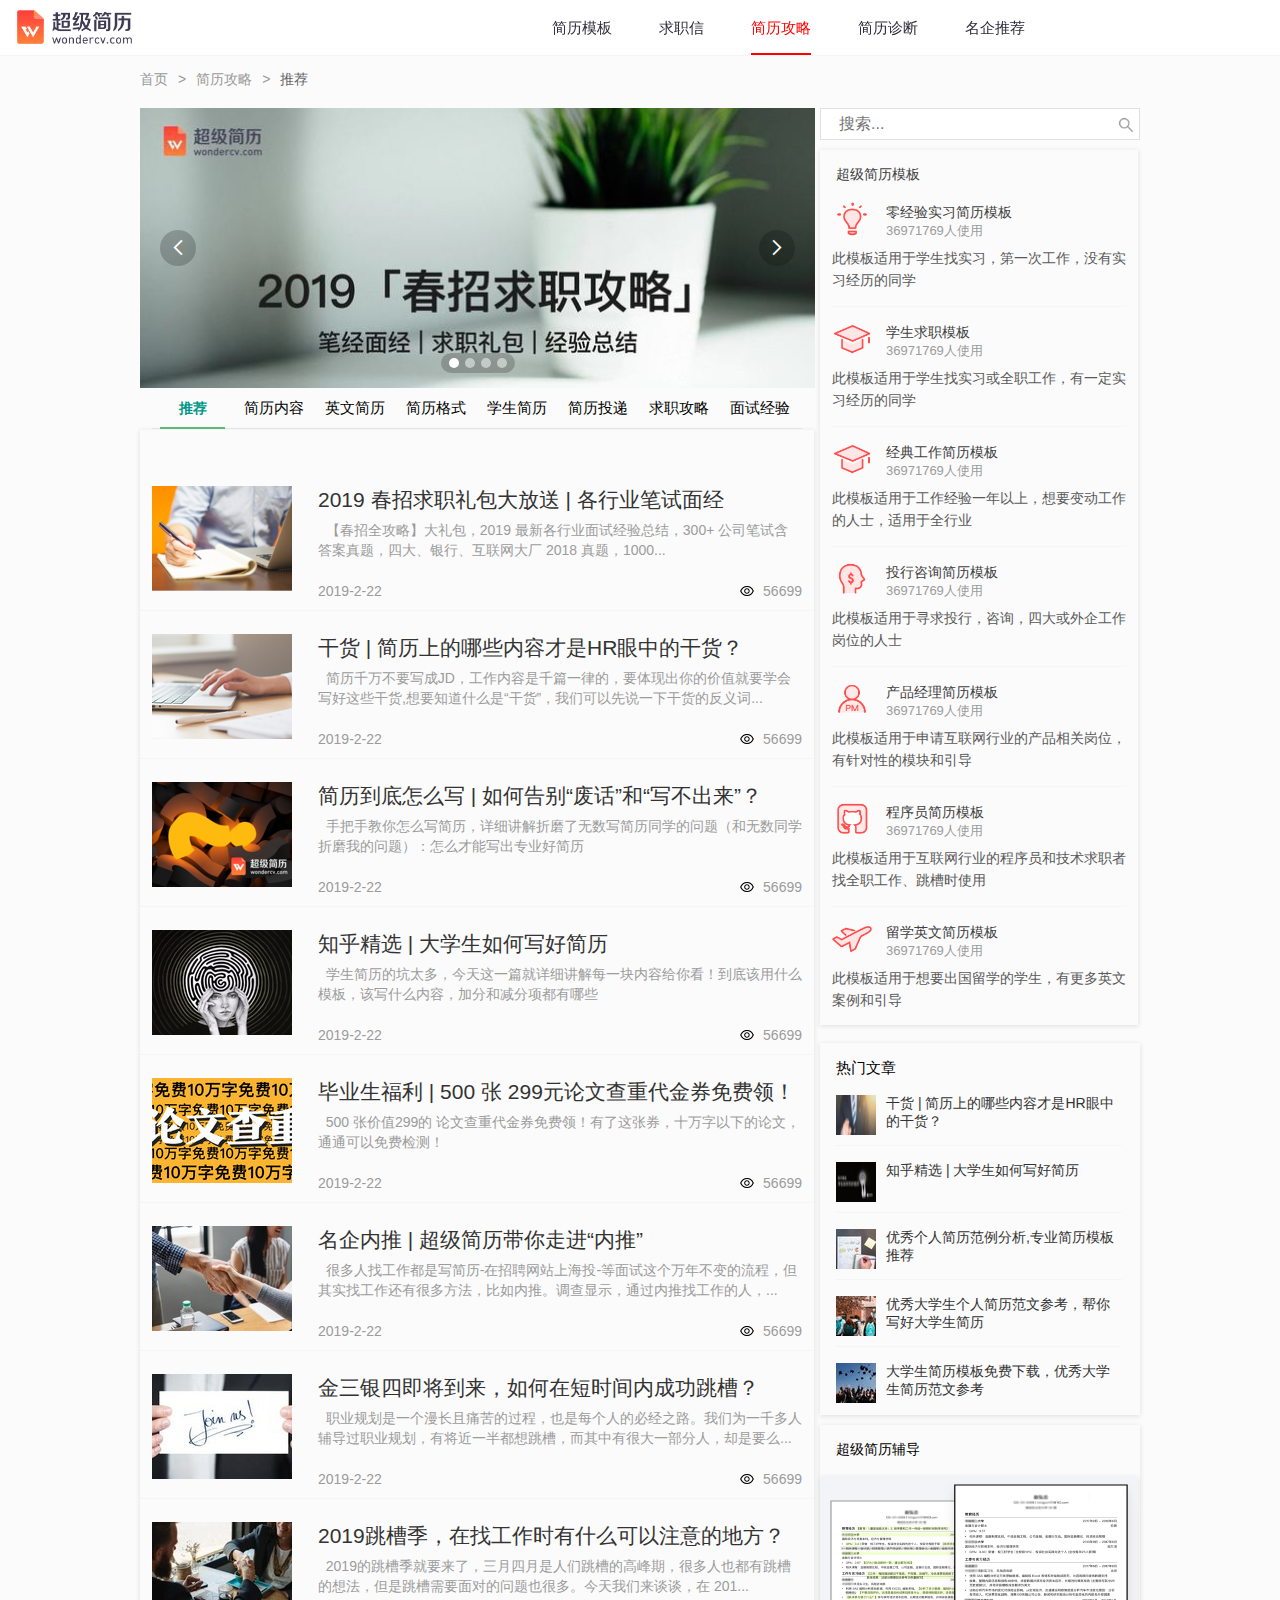
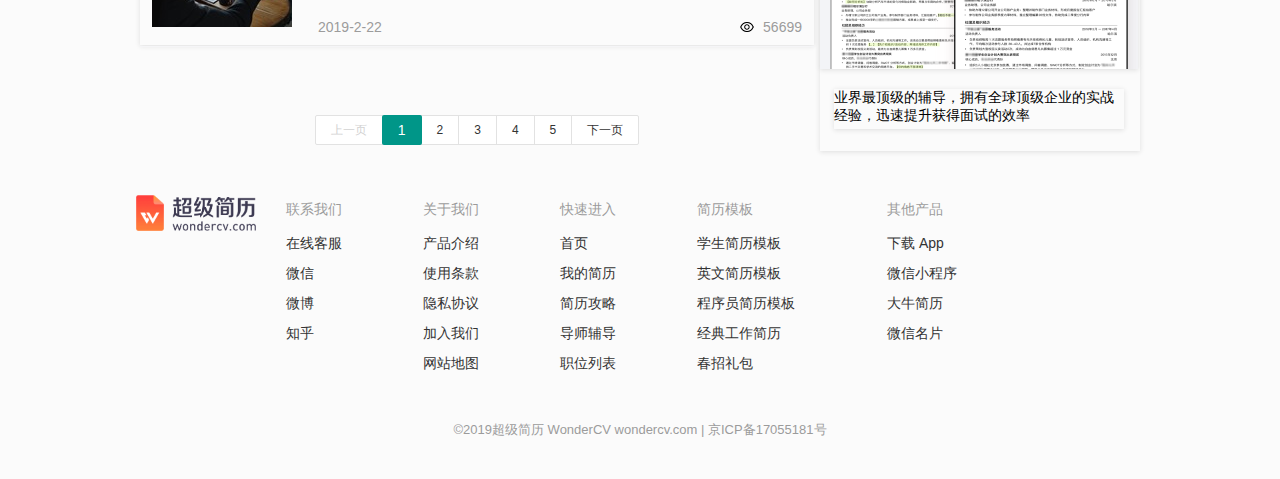
==== commit 05f21c75: "end" ====
--- a/gonglue.html
+++ b/gonglue.html
@@ -5,14 +5,133 @@
 		<title></title>
 		<link rel="stylesheet" href="layui/css/layui.css">
 		<script src="layui/layui.js" type="text/javascript" charset="utf-8"> </script>
+		<script src="layui/jquery-3.4.1.min.js" type="text/javascript" charset="utf-8"></script>
 		<style type="text/css">
 			*{
 				margin: 0;
 				padding: 0;
 				font-size: 14px;
 			}
+			
 			body{
 				background-color: #fbfbfb !important;
+			}
+			.daohang{
+				width: 100%;
+				height: 55px;
+				border-bottom: 1px solid #F5F5F7;
+				position:  fixed !important;
+				background-color: white;
+				top: 0;
+				z-index: 9999;
+			}
+			.daohang .juzhong{
+				width: 1745px;
+				height: 55px;
+				margin: 0 auto;
+				
+			}
+			.daohang .juzhong .zuo{
+				width: 115px;
+				height: 34px;
+				float: left;
+				
+				margin-left: 17px;
+			}
+			.daohang .juzhong .you{
+				width: 238px;
+				height: 55px;
+				float: right;
+				
+			}
+			.daohang .juzhong .you .saoma{
+				width: 240px;
+				height: 307px;
+				
+				position: fixed;
+				left: 1480px;
+				top: 55px;
+				cursor: pointer;
+				display: none;
+				box-sizing: border-box;
+				box-shadow:  0 1px 5px #DEDEDE;
+				z-index: 9999;
+			}
+			.daohang .juzhong .you .saoma img{
+				width: 160px;
+				height: 160px;
+				margin: 8px 40px;
+			}
+			.daohang .juzhong .you .saoma div:nth-child(1){
+				width: 239px;
+				height: 20px;
+				color: #404040;
+				text-align: center;
+				margin-top: 12px;
+				line-height: 20px;
+			}
+			.daohang .juzhong .you .saoma div:nth-child(2){
+				width: 239px;
+				height: 20px;
+				color: #404040;
+				text-align: center;
+				margin-top: 12px;
+				line-height: 20px;
+				display: none;
+			}
+			.daohang .juzhong .you .saoma .app{
+				width: 160px;
+				height: 30px;
+				border: 1px solid red;
+				margin: 12px 40px 0 40px;
+				text-align: center;
+				line-height: 30px;
+				color: white;
+				background-color: red;
+			}
+			.daohang .juzhong .you .saoma .weixin{
+				width: 160px;
+				height: 30px;
+				border: 1px solid red;
+				margin: 12px 40px 0 40px;
+				text-align: center;
+				line-height: 30px;
+				color: red;
+				
+				
+			}
+			.daohang .juzhong .you a{
+				text-align: center;
+				line-height: 32px;
+				color: red;
+				border-radius: 4px;
+			}
+			.daohang .juzhong .you a:nth-child(1):hover{
+				background-color: red;
+				color: white;
+			}
+			.daohang .juzhong .zhong{
+				width: 530px;
+				height: 55px;
+				float: left;
+				
+				margin-left: 420px;
+			}
+			.daohang .juzhong .zhong ul{
+				width: 530px;
+				height: 55px;
+				text-align: center;
+			}
+			.daohang .juzhong .zhong ul li{
+				float: left;
+				line-height: 56px;
+				font-size: 15px;
+				margin-right: 47px;
+				cursor: pointer;
+				color: #2E2D3C;
+			}
+			.daohang .juzhong .zhong ul li:hover{
+				color: red;
 			}
 			.banner{
 				margin: 0 auto;
@@ -21,6 +140,7 @@
 			 	line-height: 48px;
 			 	color: #404040;
 			 	box-sizing: border-box;
+			 	margin-top: 55px;
 			}
 			.content{
 				width: 1000px;
@@ -31,11 +151,11 @@
 			}
 			.content .tiao{
 				width: 675px;
-				height: 3821px;
-				background-color: #00FF00;
+				height: 3315px;
+				box-shadow:  0 1px 5px #DEDEDE;
 				float: left;
 				box-sizing: border-box;
-				
+				display: none;
 			}
 			.content .tiao .tiaobanner{
 				width: 674px;
@@ -43,24 +163,87 @@
 				box-sizing: border-box;
 				
 			}
+			.content .tiao .tiaobanner img{
+				width: 100%;
+			}
 			.content .tiao .tiaoconnet{
 				width: 674px;
 				height: 3243px;
+				padding: 20px 32px 60px 32px;
+				box-sizing: border-box;
+				
+			}
+			.content .tiao .tiaoconnet .con1{
+				width: 610px;
+				height: 110px;
+				
+				box-sizing: border-box;
+				margin-bottom: 10px;
+			}
+			.content .tiao .tiaoconnet .con1 h1{
+				font-size: 33px;
+			}
+			.content .tiao .tiaoconnet .con2{
+				width: 610px;
+				height: 20px;
+				margin-bottom: 40px;
+				box-sizing: border-box;
+				
+			}
+			.content .tiao .tiaoconnet .con2 span:nth-child(1){
+				
+				color: #CCCCCC;
+				box-sizing: border-box;
+				
+			}
+			.content .tiao .tiaoconnet .con2 span:nth-child(2){
+				color:  #007DDB;
+				margin-left: 20px;
+				box-sizing: border-box;
+				
+			}
+			.content .tiao .tiaoconnet .con3{
+				width: 610px;
+				height: 2825px;
+				color:  #4E5465;
+				box-sizing: border-box;
+				
+				
+			}
+			.content .tiao .tiaoconnet .con3 .pfot{
+				width: 610px;
+				height: 30px;
+				margin-top: 50px;
+				box-sizing: border-box;
+				
+			}
+			.content .tiao .tiaoconnet .con3 .pfot span:nth-child(1){
+				color: #CCCCCC;
+				box-sizing: border-box;
+				
+			}
+			.content .tiao .tiaoconnet .con3 .pfot span:nth-child(2){
+				margin-left: 70px;
+				color: #007DDB;
+				box-sizing: border-box;
+				
+			}
+			.content .tiao .tiaoconnet .con4{
+				width: 610px;
+				height: 400px;
 				
 				box-sizing: border-box;
 				
 			}
 			.content .tiao .tiaobottom{
-				width: 674px;
-				height: 278px;
-				background-color: #00FFFF;
+				
 				box-sizing: border-box;
 				
 			}
 			.content .lt{
 				width: 675px;
 				height: 1657px;
-				display: none;
+				
 				float: left;
 				box-sizing: border-box;
 			}
@@ -256,6 +439,7 @@
 				box-sizing: border-box;
 				border-bottom: 1px solid #F5F5F7;
 				margin-bottom: 15px;
+				
 			}
 			.content .rt .rlist .shang .da .yi .mban{
 				padding:40px 45px;
@@ -264,9 +448,10 @@
 				background-color: #F6F6F6;
 				display: block;
 				box-sizing: border-box;
+				display: none;
 			}
 			.content .rt .rlist .shang .da .yi:hover{
-				
+				display: block;
 			}
 			.content .rt .rlist .shang .da .yi:hover .ys{
 				display: none;
@@ -406,7 +591,38 @@
 				height: 40px;
 				
 			}
-			
+			.content .rt .rlist .remenwenzhang{
+				width: 320px;
+				height: 470px;
+				box-shadow:  0 1px 5px #DEDEDE;
+				margin-top: 18px;
+				display: none;
+			}
+			.content .rt .rlist .remenwenzhang thead{
+				width: 320px;
+				height: 52px;
+				text-align: left;
+			}
+			.content .rt .rlist .remenwenzhang thead tr th{
+				width: 289px;
+				height: 36px;
+				padding: 8px 16px 8px 15px;
+			}
+			.content .rt .rlist .remenwenzhang tbody{
+				width: 320px;
+				height: 360px;
+				
+			}
+			.content .rt .rlist .remenwenzhang tbody tr td{
+				width: 289px;
+				height: 20px;
+				padding: 8px 16px 8px 15px;
+				
+			}
+			.content .rt .rlist .remenwenzhang tbody tr:nth-of-type(odd){
+				background-color: #F5F5FB !important;
+				
+			}
 			.content .rt .rlist .xia{
 				margin: 10px 0 0 0;
 				width: 320px;
@@ -446,24 +662,312 @@
 				
 				
 			}
+			.content .rt .rlist .tanchu{
+				width: 1874px;
+				height: 100%;
+				background-color: rgba(0,0,0,0.3);
+				position: fixed;
+				left: 0;
+				top: 0;
+				display: none;
+			}
+			@keyframes myfirst
+				{
+				from {margin-top: -200px;}
+				to {margin-top: 100px;}
+				}
+			.content .rt .rlist .tanchu .tanchukuang{
+				width: 1040px;
+				height: 764px;
+				
+				margin: 100px auto;
+				text-align: center;
+			}
+			.content .rt .rlist .tanchu .tanchukuang .jianting{
+				width: 500px;
+				height: 679px;
+				margin: 0 auto;
+				margin-left: 205px;
+			}
+			.content .rt .rlist .tanchu .tanchukuang .guanbi{
+				display: block;
+				margin-left: 480px;
+			}
+			.content .rt .rlist .tanchu .tanchukuang .btn{
+				width: 120px;
+				height: 36px;
+				
+				position: relative;
+				background-color: #ff4f4c !important;
+				border-radius: 5px;
+				top: -410px;
+				left: 187px;
+				display: none;
+			}
+			.content .rt .rlist .tanchu .tanchukuang .btn>a{
+				width: 120px;
+				line-height: 36px;
+				color: white;
+			}
+			.content .rt .rlist .tanchu .tanchukuang .jianting:hover{
+				
+			}
+			.content .rt .rlist .tanchu .tanchukuang .jianting:hover .btn{
+				display: block;
+			}
+			.content .rt .rlist .tanchu .tanchukuang .jianting:hover {
+				display: block;
+			}
+			.content .rt .rlist .tanchu .tanchukuang .jianting:hover img{
+				
+			}
+			.dbxz ul li {
+				margin-bottom: 12px;
+				color: #404040;
+			}
+			
+			.dbxz ul .dbwztx {
+				margin-bottom: 16px;
+			}
+			
+			.dbxz ul .dbwztx a {
+				color: #9B9B9B;
+			}
+			
+			.dbwzl1,
+			.dbwzl2,
+			.dbwzl3,			
+			.dbwzl5 {
+				padding: 0 15px;
+				width: 16.6666666667%;
+			}
+			
+			.dbwzl4{
+				padding: 0 15px;
+				width: 25%;
+			}
+			
+			.dbwzba1 {
+				width: 100%;
+				text-align: center;
+				color: #9B9B9B;
+				font-size: 13px;
+			}
+			.tu img{
+				position: relative;
+				top: 30px;
+				left: -120px;
+			}
 		</style>
 	</head>
 	<body>
+		<div class="daohang">
+			<div class="juzhong">
+				<div class="zuo">
+					<div id="">
+						<a href="#"><img style="width: 115px;height: 34px;margin-top: 10px;" src="layui/images/gonglue/new_wondercv_logo_zh-CN.png"/></a>
+					</div>
+				</div>
+				<div class="zhong">
+					<ul>
+						<li  onclick="window.open('moban/index.html','_self')">简历模板</li>
+						<li  onclick="window.open('qzx.html','_self')">求职信</li>
+						<li  onclick="window.open('gonglue.html','_self')"  style="color: red;border-bottom: 2px solid red;height: 55px;box-sizing: border-box;">简历攻略</li>
+						<li onclick="window.open('zhenduan.html','_self')">简历诊断</li>
+						<li  onclick="window.open('mingqineiyui.html','_self')">名企推荐</li>
+					</ul>
+				</div>
+				<div class="you"  onmouseover="onm()" onmouseout="out()" >
+					<div onmouseover="onm()" onmouseout="out()" style="float: left;"><img style="cursor: pointer;width: 20px;height: 20px;margin-top: 17px;" src="layui/images/gonglue/shouji.png"/></div>
+					<div class="saoma" id="saoma" >
+						<div id="s1">
+						     扫码下载App 同步编辑
+						</div>
+						<div id="s2">
+						    扫码关注 微信同步
+  
+						</div>
+						<img id="i1" src="layui/images/gonglue/weixin.png"/>
+						<img id="i2" style="display: none;" src="layui/images/gonglue/app.png"/>
+						<div id="app" class="app" onmouseover="onm2()" onmouseout="out2()"  onclick="app()">App</div>
+						<div id="weixin" class="weixin" onmouseover="onm1()" onmouseout="out1()" onclick="weixin()">微信</div>
+					</div>
+					<div style="width: 2px;height: 26px;float: left;border-left: 2px solid #999999;margin-top: 14px;margin-left: 16px;"></div>
+					<div style="height: 32px; float: right;">
+						<a style="width: 80px;height: 32px;display: inline-block;float: left;border: 1px solid red;margin-right: 20px;margin-top: 9px;" href="erweima.html">登陆</a>
+						<a style="width: 80px;height: 32px;display: inline-block;background-color: red;float: right;border: 1px solid red;margin-top: 9px;color: white;" href="erweima.html">注册</a>
+					</div>
+				</div>
+			</div>
+		</div>
+		
 		<div class="banner">
 			<span class="layui-breadcrumb" lay-separator=">">
-			  <a href="">首页</a>
+			  <a href="超级简历.html">首页</a>
 			  <a href="">简历攻略</a>
 			  <a><cite>推荐</cite></a>
 			</span>
 			
 		</div>
 		<div class="content">
-			<div class="tiao">
+			<div class="tiao" id="tiao">
 				<div class="tiaobanner"><img src="layui/images/gonglue/lunbo1.jpeg"/></div>
-				<div class="tiaoconnet"></div>
+				<div class="tiaoconnet">
+					<div class="con1">
+						<h1>2019 春招求职礼包大放送 | 各行业笔试面经</h1>
+					</div>
+					<div class="con2">
+						<span>2019-2-22 18:08:00</span>
+						<span>超级简历</span>
+					</div>
+					<div class="con3">
+						<p> <br /> </p>
+						<p style="text-align: center;"> 错过秋招的你</p>
+						<p style="text-align: center;">一定要把握好春招</p>
+						<p  style="text-align: center;">因为这是毕业前</p>
+						<p style="text-align: center;">最后一次进入理想公司的机会</p>
+						<p><br></p>
+						<p style="text-align: center;">超级简历为你备好了 </p>
+						<p style="text-align: center;">"【"<b>春招全攻略</b>"】" </p>
+						<p><br></p>
+						<p style="text-align: center;">2019 最新各行业面试经验总结</p>
+						<p style="text-align: center;">300+ 公司笔试含答案真题</p>
+						<p style="text-align: center;">四大、银行、互联网大厂 2018 真题</p>
+						<p style="text-align: center;">1000+ 份行研分析报告</p>
+						<p><br></p>
+						<p style="text-align: center;">帮你求职前做好充分准备，</p>
+						<p style="text-align: center;">赶快收藏领取，</p>
+						<p style="text-align: center;">申请你心仪的公司吧！</p>
+						<p><br></p>
+						<p style="text-align: center;"><b>获取方式 &nbsp;</b></p>
+						<p><br></p>
+						<p style="text-align: center;">"➀ 关注 "<b>超级简历WonderCV </b></p>
+						<p><br></p>
+						<p style="text-align: center;"><img src="layui/images/gonglue/erweima.png"/></p>
+						<p><br></p>
+						<p style="text-align: center;">"➁ 回复："<b>春招 &nbsp;</b></p>
+						<p style="text-align: center;">"即可领取"<b>春招大礼包</b></p>
+						<p><br></p>
+						<p><br></p>
+						<p style="text-align: center;"><img style="width: 378px;" src="layui/images/gonglue/ex.jpg"/></p>
+						<p style="text-align: center;"><img style="width: 378px;" src="layui/images/gonglue/ex.jpg"/></p>
+						<p><br></p>
+						<p><br></p>
+						<p style="text-align: center;">"➂ 回复："b大牛简历</p>
+						<p style="text-align: center;">即可查看已经进入名企大厂同学的简历！</p>
+						<p><br></p>
+						<p style="text-align: center;">预祝拿到资料同学们都顺利收到心仪 Offer！</p>
+						<p><br></p>
+						<p style="text-align: center;">🌟🌟🌟</p>
+						<p><br></p>
+						<p style="text-align: center;">都说春招竞争激烈，却没有人告诉过你到底应该怎么办？</p>
+						<p><br></p>
+						<p><b>一、什么是春招？</b></p>
+						<p><br></p>
+						<p>春招，是针对应届生的最后一次校招机会。秋招失利、错过秋招、考研失败的同学可以申请春招。“春招”是由于“秋招”没有招满，需要继续补充，而产生的。而这个时候一般是在来年的 3 月，故称“春招”。</p>
+						<p><br></p>
+						<p><b>二、春招有哪些特点？</b></p>
+						<p><br></p>
+						<p><b>岗位需求少：</b>正所谓是补招，所以相对秋招，春招的岗位少的可怜，几乎是秋招的 30%！</p>
+						<p><b>持续时间短：</b>因为岗位需求少，所以春招很快结束，基本招满了就会停止。</p>
+						
+						<p><b>竞争压力大：</b>大批留学生、考研、考公大军加入，而岗位相比春招大大减少，“僧多粥少”。</p>
+						<p><b>最后一次机会</b>：对于 2019 届应届生来说。错过秋招，失利春招，2019 年下半年开始，你将不再是应届生身份，要进好公司就要和社会招聘资源竞争，而社会招聘大多要求人才有丰富的岗位经验和行业人脉，对初入社会的应届生特别不友好。</p>
+						<p><br></p>
+						<p><b>三、如何提高网申通过率</b></p>
+						<p><br></p>
+						<p>  &nbsp;&nbsp; 1.做到目标研究透彻</p>
+						<p><br></p>
+						<p>“磨刀不误砍柴工”，对于企业文化、核心业务、中国分公司发展（外企）等情况的了解，有助于答题能更好地契合企业要求。</p>
+						
+						<p><br></p>
+						<p>另外，网站的风格、用词、职位描述等能提供你一些线索，如关于应聘职位要求的基本素质、对方惯用的专业语言等。 </p>
+						<p><br></p>
+						<p><b>  &nbsp;&nbsp;     2.仔细准备好简历</b></p>
+						<p><br></p>
+						<p>网申最主要的就是筛选简历，一定要在开始大范围申请之前就准备好。因为在你一个接一个需要准备笔试、面试的时候，不会再有时间去改简历了。</p>
+						<p><br></p>
+						<p>对自己简历没信心的同学直接去用超级简历在线制作吧，还可以一键翻译成英文，做出双语简历。完成后记得导入到超级简历在手机上备份一个，手机上就随时可以修改投递。</p>
+						<p><br></p>
+						<p><b>   &nbsp;&nbsp;   3.优化开放性问题答案</b></p>
+						<p><br></p>
+						<p>网申中最需要注意的就是开放性问题，需要回答得比较积极，最好能够通过举例来阐述你自己所具有的优秀品质，而你所展现出的这些品质又是能与企业的文化契合的。</p>
+						<p><br></p>
+						<p>尽量利用所给的字数限制，既不要超出也不要太少。一般来说，注明需要用 300 字来回答的问题，你只写了 100 字恐怕是很难符合要求的。</p>
+						<p><br></p>
+						<p><b>   &nbsp;&nbsp;   4.仔细检查文本细节</b></p>
+						<p><br></p>
+						<p> 千万别犯低级错误，注意拼写、语法、标点等细节问题。 一般大公司都较注重专业精神，出现细节错误，直接体现出你要么不够重视，要么就是不够专业。因为这种小错误而失去机会就太可惜了。</p>
+						<p><br></p>
+						<p><b>   &nbsp;&nbsp;  5. 不要乱投职位</b></p>
+						<p><br></p>
+						<p> 投递多各个岗位一定要特别慎重。</p>
+						<p><br></p>
+						<p> 很多公司都会注明投递上限的职位数，如果没有说明的话，一般选择 1-2 个类似岗位，不要超过 3 个。 HR 在后台是可以看到你都申请了哪些职位的，如果你同时选了很多不同类型的职位，就会给人“乱投医”，不专业的感觉。</p>
+						<p><br></p>
+						<p> 而且专注一两个类似岗位可以让你的简历和网申资料都更具针对性，更可能覆盖那些重要的关键字，和所申请职位的匹配。</p>
+						<p><br></p>
+						<p>  &nbsp;&nbsp;  <b> 6.记录网申进度，实时监控</b></p>
+						<p><br></p>
+						<p> 当你脑海中有一个大概想要投递的公司清单，一定要找一个地方把进度记下来。</p>
+						<p>很多人会用 Excel 做记录。但 Excel 需要自己一点一点收集资料，一个个填，而且只能在电脑上编辑，很不方便。</p>
+						<p><br></p>
+						<p style="text-align: center;">                      ❤️❤️❤️</p>
+						<p><br></p>
+						<p>最后祝 2019 届的应届生同学们，都拿到心仪 Offer!</p>
+						<div class="pfot">
+							<span>阅读&nbsp; 56905</span>
+							<span>
+								<i class="layui-icon-share
+ layui-icon"></i> &nbsp;
+								 分享
+							</span>
+						</div>
+						
+						
+					</div>
+					<div class="con4">
+						<div style="margin: 50px 0;border-bottom: 1px solid #CCCCCC; width: 100%;height: 40px;box-sizing: border-box;">
+							
+					            <div style="float: left;" class="">
+					              <a class="" href="">上一篇：2019年春招形势如何？应届生如何应对春招</a>
+					            </div>
+					            <div style="float: right;" class="">
+					              <a class="" style="text-align: right;" href="">下一篇：普通的个人简历怎么写？</a>
+					            </div>
+					         
+						</div>
+						<div style="color: #9C9C9C;">
+							<div class="jobs" style="font-size: 14px;line-height: 20px;">
+				              <div class="class" style="margin: 20px 0;">
+				                <a href="" style="color: #9C9C9C;">超级内推职位</a>
+				                <a href="" style="float: right;color: #9C9C9C;">more&gt;&gt;</a>
+				              </div >
+				                <a style="margin: 20px 0;" href="">产品部实习生招聘</a>
+				                <a style="margin: 20px 0;" href="">人力实习生</a>
+				                <a style="margin: 20px 0;" href="">Tech Writer（PM）实习生</a>
+				                <a style="margin: 20px 0;" href="">Java实习生</a>
+				                <a style="margin: 20px 0;" href="">2019年多岗位招聘</a><br />
+				                <a style="margin: 20px 0;" href="">2019年暑期实习生</a>
+				                <a style="margin: 20px 0;" href="">智能计算实验室实习生</a>
+				                <a style="margin: 20px 0;" href="">智能计算实验室实习生</a>
+				                <a style="margin: 20px 0;" href="">微信小游戏平台自研游戏引擎实习生</a>
+				                <a style="margin: 20px 0;" href="">2019届博士招募</a>
+				                <a style="margin: 20px 0;" href="">电子实习生</a>
+				                <a style="margin: 20px 0;" href="">运营负责人</a>
+				                <a style="margin: 20px 0;" href="">Tech Writer（PM）实习生</a>
+				                <a style="margin: 20px 0;" href="">权益拓展 Benefit Development实习生</a>
+				                <a style="margin: 20px 0;" href="">不动产投资部实习生</a>
+				            <div style="margin-top: 24px;">
+				              大学生简历、实习简历模板、英文简历模板、个人简历模板免费下载，大牛简历范文参考，尽在超级简历，名企HR推荐智能简历制作工具！
+				            </div>
+				          </div>
+						</div>
+					</div>
+				</div>
 				<div class="tiaobottom"></div>
 			</div>
-			<div class="lt">
+			<div class="lt" id="lt">
 				<div class="lunbo" style="box-sizing: border-box;">
 					<div class="layui-carousel" id="test1" style="box-sizing: border-box;">
 					  <div carousel-item style="box-sizing: border-box;">
@@ -491,8 +995,8 @@
 						  <div class="layui-tab-content"></div>
 						</div>   
 					</div>
-					<div class="zhongcontent">
-						<a href="">
+					<div class="zhongcontent" onclick="tiao()">
+						<a href="#">
 							<img src="layui/images/gonglue/con1.png" alt="" />
 							<div class="kuang">
 								<h2>2019 春招求职礼包大放送 | 各行业笔试面经</h2>
@@ -504,7 +1008,7 @@
 								</div>
 							</div>
 						</a>
-						<a href="">
+						<a href="#">
 							<img src="layui/images/gonglue/con2.jpg" alt="" />
 							<div class="kuang">
 								<h2>干货 | 简历上的哪些内容才是HR眼中的干货？</h2>
@@ -518,7 +1022,7 @@
 								</div>
 							</div>
 						</a>
-						<a href="">
+						<a href="#">
 							<img src="layui/images/gonglue/con3.png" alt="" />
 							<div class="kuang">
 								<h2>简历到底怎么写 | 如何告别“废话”和“写不出来”？</h2>
@@ -531,7 +1035,7 @@
 									<span class="spanr"><i class=""><img src="layui/images/gonglue/eye.png"/></i>&nbsp;&nbsp;56699</span>								</div>
 							</div>
 						</a>
-						<a href="">
+						<a href="#">
 							<img src="layui/images/gonglue/con4.jpg" alt="" />
 							<div class="kuang">
 								<h2>知乎精选 | 大学生如何写好简历</h2>
@@ -545,7 +1049,7 @@
 								</div>
 							</div>
 						</a>
-						<a href="">
+						<a href="#">
 							<img src="layui/images/gonglue/con5.jpg" alt="" />
 							<div class="kuang">
 								<h2>毕业生福利 | 500 张 299元论文查重代金券免费领！</h2>
@@ -559,7 +1063,7 @@
 								</div>
 							</div>
 						</a>
-						<a href="">
+						<a href="#">
 							<img src="layui/images/gonglue/con6.jpeg" alt="" />
 							<div class="kuang">
 								<h2>名企内推 | 超级简历带你走进“内推”</h2>
@@ -573,7 +1077,7 @@
 								</div>
 							</div>
 						</a>
-						<a href="">
+						<a href="#">
 							<img src="layui/images/gonglue/con7.jpeg" alt="" />
 							<div class="kuang">
 								<h2>金三银四即将到来，如何在短时间内成功跳槽？</h2>
@@ -587,7 +1091,7 @@
 								</div>
 							</div>
 						</a>
-						<a href="">
+						<a href="#">
 							<img src="layui/images/gonglue/con8.jpeg" alt="" />
 							<div class="kuang">
 								<h2>2019跳槽季，在找工作时有什么可以注意的地方？</h2>
@@ -619,13 +1123,29 @@
 					</form>
 				</div>
 				<div class="rlist" >
+					<div class="tanchu" id="tanchu">
+						<div class="tanchukuang" id="tanchukuang">
+							<div class="jianting" id="jianting" onmouseout="out()" onmouseover="onm()">
+								
+								
+								<a class="guanbi" href="#"><img  onclick="guanbi()" src="layui/images/gonglue/x.png"/></a>
+								<img style="width: 500px;height: 679px; " src="layui/images/gonglue/tu.png"/>
+								<div class="btn">
+									<a href="">使用模板</a>
+								</div>
+							</div>
+						</div>
+											
+					</div>
 					<div class="shang">
 						<a href="">超级简历模板</a>
 						<div class="da">
 							<div class="yi">
 								<div class="mban">
-									<div> <a href="">中文模板</a></div>
-									<div> <a href="">英文模板</a></div>
+									<div> <a href="#"  onclick="dakai()">中文模板</a>
+										
+									</div>
+									<div> <a href="#"  onclick="dakai()">英文模板</a></div>
 								</div>
 								<div class="ys">
 									<div class="yz"><img src="layui/images/gonglue/y1.png"/></div>
@@ -637,6 +1157,12 @@
 								<div class="yx">此模板适用于学生找实习，第一次工作，没有实习经历的同学</div>
 							</div>
 							<div class="yi">
+								<div class="mban">
+									<div> <a href="#"  onclick="dakai()">中文模板</a>
+										
+									</div>
+									<div> <a href="#"  onclick="dakai()">英文模板</a></div>
+								</div>
 								<div class="ys">
 									<div class="yz"><img src="layui/images/gonglue/y2.png"/></div>
 									<div class="yy">
@@ -647,6 +1173,12 @@
 								<div class="yx">此模板适用于学生找实习或全职工作，有一定实习经历的同学</div>
 							</div>
 							<div class="yi">
+								<div class="mban">
+									<div> <a href="#"  onclick="dakai()">中文模板</a>
+										
+									</div>
+									<div> <a href="#"  onclick="dakai()">英文模板</a></div>
+								</div>
 								<div class="ys">
 									<div class="yz"><img src="layui/images/gonglue/y2.png"/></div>
 									<div class="yy">
@@ -657,6 +1189,12 @@
 								<div class="yx">此模板适用于工作经验一年以上，想要变动工作的人士，适用于全行业</div>
 							</div>
 							<div class="yi">
+								<div class="mban">
+									<div> <a href="#"  onclick="dakai()">中文模板</a>
+										
+									</div>
+									<div> <a href="#"  onclick="dakai()">英文模板</a></div>
+								</div>
 								<div class="ys">
 									<div class="yz"><img src="layui/images/gonglue/y4.png"/></div>
 									<div class="yy">
@@ -667,6 +1205,12 @@
 								<div class="yx">此模板适用于寻求投行，咨询，四大或外企工作岗位的人士</div>
 							</div>
 							<div class="yi">
+								<div class="mban">
+									<div> <a href="#"  onclick="dakai()">中文模板</a>
+										
+									</div>
+									<div> <a href="#"  onclick="dakai()">英文模板</a></div>
+								</div>
 								<div class="ys">
 									<div class="yz"><img src="layui/images/gonglue/y5.png"/></div>
 									<div class="yy">
@@ -677,6 +1221,12 @@
 								<div class="yx">此模板适用于申请互联网行业的产品相关岗位，有针对性的模块和引导</div>
 							</div>
 							<div class="yi">
+								<div class="mban">
+									<div> <a href="#"  onclick="dakai()">中文模板</a>
+										
+									</div>
+									<div> <a href="#"  onclick="dakai()">英文模板</a></div>
+								</div>
 								<div class="ys">
 									<div class="yz"><img src="layui/images/gonglue/y6.png"/></div>
 									<div class="yy">
@@ -687,7 +1237,14 @@
 								<div class="yx">此模板适用于互联网行业的程序员和技术求职者找全职工作、跳槽时使用</div>
 							</div>
 							<div class="yi" style="border: none;">
+								<div class="mban">
+									<div> <a href="#"  onclick="dakai()">中文模板</a>
+										
+									</div>
+									<div> <a href="#"  onclick="dakai()">英文模板</a></div>
+								</div>
 								<div class="ys">
+									
 									<div class="yz"><img src="layui/images/gonglue/y7.png"/></div>
 									<div class="yy">
 										<h3>留学英文简历模板</h3>
@@ -726,7 +1283,66 @@
 							
 						</div>
 					</div>
-					<div class="xia">
+					<div class="remenwenzhang" id="remenwenzhang">
+						<table class="table table-striped recommand-job">
+				            <thead>
+				              <tr><th>相关推荐</th>
+				            </tr></thead>
+				            <tbody>
+				                <tr>
+				                  <td>
+				                    <a href="">简历投递与面试的最佳时间</a>
+				                  </td>
+				                </tr>
+				                <tr>
+				                  <td>
+				                    <a href="">简历投递渠道以及简历投递方式</a>
+				                  </td>
+				                </tr>
+				                <tr>
+				                  <td>
+				                    <a href="">资深HR亲授：怎样投简历会有回复</a>
+				                  </td>
+				                </tr>
+				                <tr>
+				                  <td>
+				                    <a href="">Email投递简历要注意什么？</a>
+				                  </td>
+				                </tr>
+				                <tr>
+				                  <td>
+				                    <a href="">求职信写作小诀窍</a>
+				                  </td>
+				                </tr>
+				                <tr>
+				                  <td>
+				                    <a href="">大四了要注意什么|致毕业生：大学最后一年求职时刻表</a>
+				                  </td>
+				                </tr>
+				                <tr>
+				                  <td>
+				                    <a href="">投简历选对时间，让你面试几率增加一倍！</a>
+				                  </td>
+				                </tr>
+				                <tr>
+				                  <td>
+				                    <a href="">想快速收到面试通知，简历投递的正确姿势是什么？</a>
+				                  </td>
+				                </tr>
+				                <tr>
+				                  <td>
+				                    <a href="">提高简历投递通过率的3大窍门</a>
+				                  </td>
+				                </tr>
+				                <tr>
+				                  <td>
+				                    <a href="">直接投递简历给HR，大学生像这样发邮件，石沉大海是必然！</a>
+				                  </td>
+				                </tr>
+				            </tbody>
+				          </table>
+					</div>
+					<div class="xia" onclick="window.open('zhenduan.html','_self')">
 						<div class="chaoji">超级简历辅导</div>
 						<div class="con">
 							<div class="shang "><img src="layui/images/gonglue/fudao.png"/></div>
@@ -736,6 +1352,131 @@
 					</div>
 				</div>
 			</div>
+		</div>
+		<div class="" style="background-color:#fbfbfb; padding-top: 38px;">
+
+			<div class="layui-row" style=" width: 60%; margin: 0 auto;">
+				
+				<div class="tu" style="">
+					<img style="width: 120px;" src="layui/images/cjjldbwzlogo.png" />
+				</div>
+				
+				<div class="layui-col-md12 dbxz" style="display: flex; justify-content: center; padding: 0 15px; width: 100%;">
+					<div class="dbwzl1">
+						<ul>
+							<li class="dbwztx">
+								<a href="">联系我们</a>
+							</li>
+							<li>
+								<a href="">在线客服</a>
+							</li>
+							<li>
+								<a href="">微信</a>
+							</li>
+							<li>
+								<a href="">微博</a>
+							</li>
+							<li>
+								<a href="">知乎</a>
+							</li>
+						</ul>
+					</div>
+					<div class="dbwzl2">
+						<ul>
+							<li class="dbwztx">
+								<a href="">关于我们</a>
+							</li>
+							<li>
+								<a href="">产品介绍</a>
+							</li>
+							<li>
+								<a href="">使用条款</a>
+							</li>
+							<li>
+								<a href="">隐私协议</a>
+							</li>
+							<li>
+								<a href="">加入我们</a>
+							</li>
+							<li>
+								<a href="">网站地图</a>
+							</li>
+						</ul>
+					</div>
+					<div class="dbwzl3">
+						<ul>
+							<li class="dbwztx">
+								<a href="">快速进入</a>
+							</li>
+							<li>
+								<a href="">首页</a>
+							</li>
+							<li>
+								<a href="">我的简历</a>
+							</li>
+							<li>
+								<a href="">简历攻略</a>
+							</li>
+							<li>
+								<a href="">导师辅导</a>
+							</li>
+							<li>
+								<a href="">职位列表</a>
+							</li>
+						</ul>
+					</div>
+					<div class="dbwzl4">
+						<ul>
+							<li class="dbwztx">
+								<a href="">简历模板</a>
+							</li>
+							<li>
+								<a href="">学生简历模板</a>
+							</li>
+							<li>
+								<a href="">英文简历模板</a>
+							</li>
+							<li>
+								<a href="">程序员简历模板</a>
+							</li>
+							<li>
+								<a href="">经典工作简历</a>
+							</li>
+							<li>
+								<a href="">春招礼包</a>
+							</li>
+						</ul>
+					</div>
+					<div class="dbwzl5">
+						<ul>
+							<li class="dbwztx">
+								<a href="">其他产品</a>
+							</li>
+							<li>
+								<a href="">下载 App</a>
+							</li>
+							<li>
+								<a href="">微信小程序</a>
+							</li>
+							<li>
+								<a href="">大牛简历</a>
+							</li>
+							<li>
+								<a href="">微信名片</a>
+							</li>
+						</ul>
+					</div>
+				</div>
+
+			</div>
+			
+			<div class="dbwzba" style="padding-top: 36px;padding-bottom: 40px;">
+				<div class="dbwzba1">
+					©2019超级简历 WonderCV wondercv.com | 京ICP备17055181号
+				</div>
+			</div>
+			
+			
 		</div>
 		
 		
@@ -744,10 +1485,94 @@
 		
 		
 		
-		
-		
+		<script type="text/javascript">
+			function guanbi () {
+				
+				var tanchu =document.getElementById("tanchu");
+				tanchu.style.display="none";
+				
+			}
+			function tiao () {
+				
+				var tiao =document.getElementById("tiao");
+				var lt =document.getElementById("lt");
+				var remenwenzhang =document.getElementById("remenwenzhang");
+				tiao.style.display="block";
+				lt.style.display="none";
+				remenwenzhang.style.display="block";
+				
+			}
+			function onm () {
+				var saoma =document.getElementById("saoma");
+				console.log("123");
+				saoma.style.display="block";
+				
+			}
+			function out () {
+				var saoma =document.getElementById("saoma");
+				console.log("123");
+				saoma.style.display="none";
+			
+			}
+			function onm1 () {
+				
+				var weixin =document.getElementById("weixin");
+				weixin.style.cssText="background-color: red;color: white;"
+			}
+			function out1 () {
+				
+				var weixin =document.getElementById("weixin");
+				weixin.style.cssText="background-color: white;color: red;"
+			}
+			function onm2 () {
+				
+				var app =document.getElementById("app");
+				app.style.cssText="background-color: red;color: white;"
+			}
+			function out2 () {
+			
+			}
+			
+			function weixin () {
+				var s1 =document.getElementById("s1");
+				s1.style.display="none";
+				var s2 =document.getElementById("s2");
+				s2.style.display="block";
+				var i1 =document.getElementById("i1");
+				i1.style.display="none";
+				var i2 =document.getElementById("i2");
+				i2.style.display="block";
+				var app =document.getElementById("app");
+				app.style.cssText="background-color: white;color: red;";
+				var weixin =document.getElementById("weixin");
+				weixin.style.cssText="background-color: red;color: white;"
+				
+			}
+			function app () {
+				var s1 =document.getElementById("s1");
+				s1.style.display="block";
+				var s2 =document.getElementById("s2");
+				s2.style.display="none";
+				var i1 =document.getElementById("i1");
+				i1.style.display="block";
+				var i2 =document.getElementById("i2");
+				i2.style.display="none";
+				var app =document.getElementById("app");
+				app.style.cssText="background-color: red;color: white;";
+				var weixin =document.getElementById("weixin");
+				weixin.style.cssText="background-color: white;color: red;"
+				
+			}
+			function dakai () {
+				var tanchu =document.getElementById("tanchu");
+				tanchu.style.display="block";
+				var tanchukuang =document.getElementById("tanchukuang");
+				tanchukuang.style.cssText="animation:myfirst linear 0.2s;"
+			}
+		</script>
 		
 		<script type="text/javascript">
+			
 			
 			layui.use(['element'], function(){
 			  var element = layui.element; //获得laydate模块
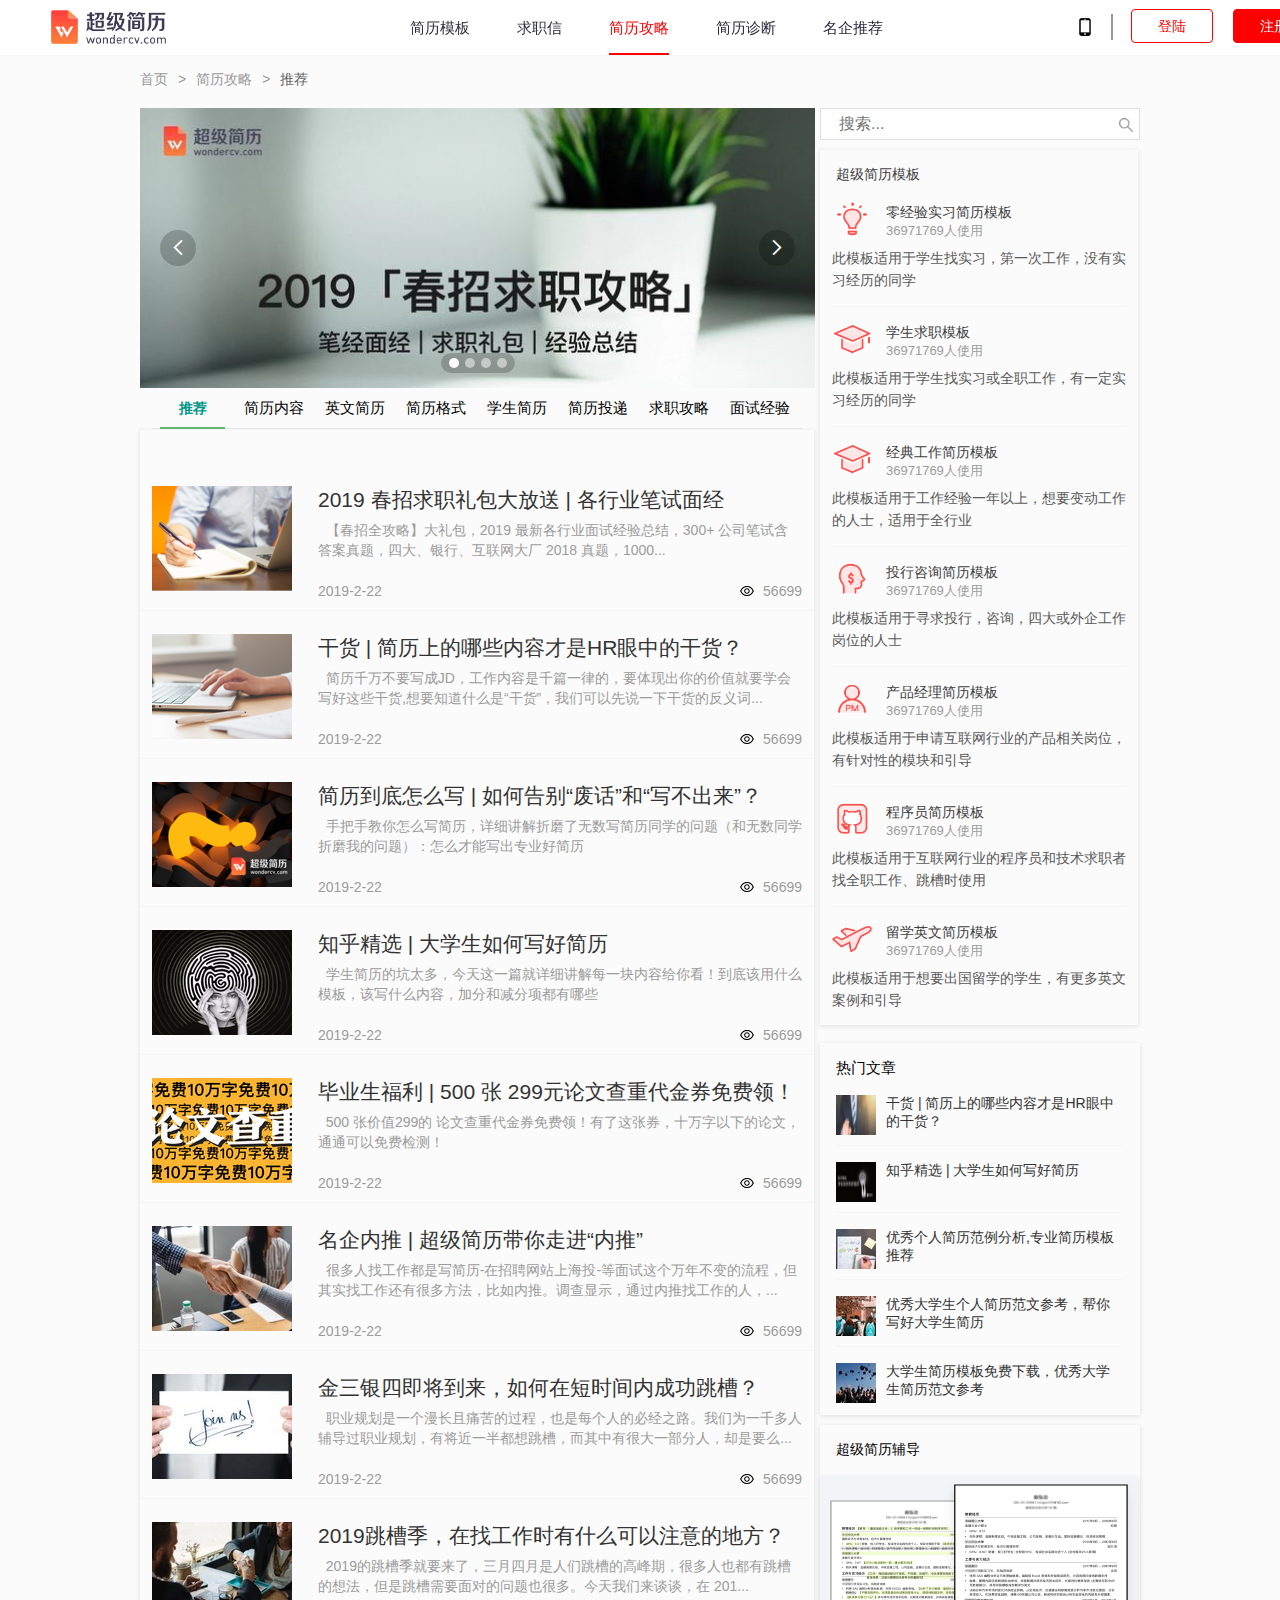
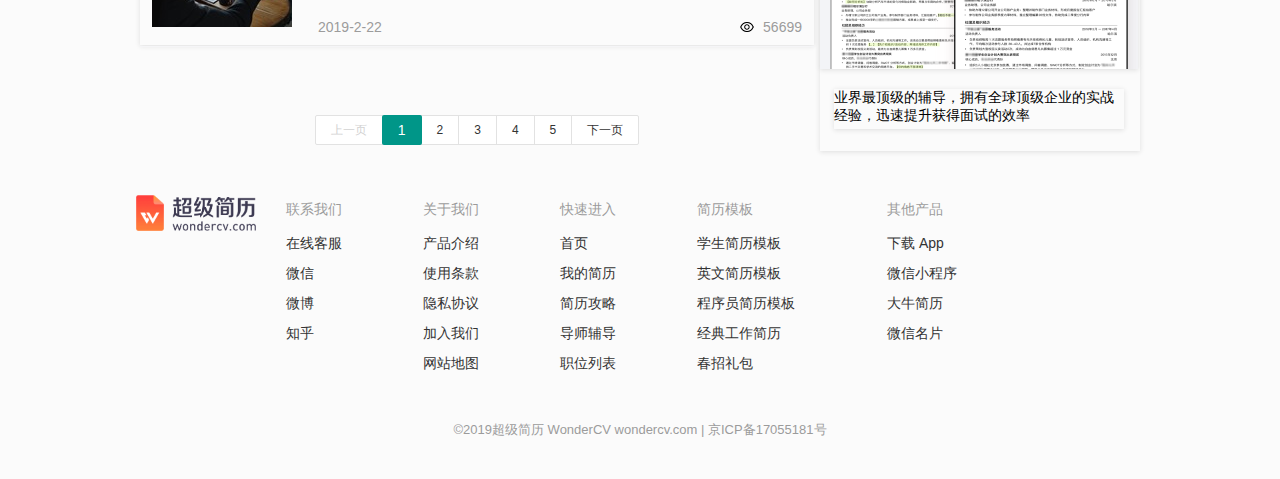
==== commit 03aaefde: "first" ====
--- a/gonglue.html
+++ b/gonglue.html
@@ -26,41 +26,47 @@
 				z-index: 9999;
 			}
 			.daohang .juzhong{
-				width: 1745px;
+				width: 100%;
 				height: 55px;
 				margin: 0 auto;
 				
 			}
 			.daohang .juzhong .zuo{
-				width: 115px;
+				width:3%;
 				height: 34px;
 				float: left;
 				
-				margin-left: 17px;
+				margin-left: 4%;
 			}
 			.daohang .juzhong .you{
-				width: 238px;
+				width: 20%;
 				height: 55px;
 				float: right;
-				
+				margin-right: -4%;
 			}
 			.daohang .juzhong .you .saoma{
 				width: 240px;
 				height: 307px;
 				
 				position: fixed;
-				left: 1480px;
-				top: 55px;
+				left: 78%;
+				top: 50px;
 				cursor: pointer;
 				display: none;
 				box-sizing: border-box;
 				box-shadow:  0 1px 5px #DEDEDE;
 				z-index: 9999;
+			}
+			.daohang .juzhong .you .imgd{
+				padding: 0 0 20px 0;
 			}
 			.daohang .juzhong .you .saoma img{
 				width: 160px;
 				height: 160px;
 				margin: 8px 40px;
+			}
+			.daohang .juzhong .you .saoma img{
+				
 			}
 			.daohang .juzhong .you .saoma div:nth-child(1){
 				width: 239px;
@@ -110,12 +116,15 @@
 				background-color: red;
 				color: white;
 			}
+			.daohang .juzhong .you .zuced .zuce:hover{
+				
+			}
 			.daohang .juzhong .zhong{
-				width: 530px;
+				width: 40%;
 				height: 55px;
 				float: left;
 				
-				margin-left: 420px;
+				margin-left: 25%;
 			}
 			.daohang .juzhong .zhong ul{
 				width: 530px;
@@ -663,7 +672,7 @@
 				
 			}
 			.content .rt .rlist .tanchu{
-				width: 1874px;
+				width: 100%;
 				height: 100%;
 				background-color: rgba(0,0,0,0.3);
 				position: fixed;
@@ -687,7 +696,7 @@
 				width: 500px;
 				height: 679px;
 				margin: 0 auto;
-				margin-left: 205px;
+				
 			}
 			.content .rt .rlist .tanchu .tanchukuang .guanbi{
 				display: block;
@@ -765,7 +774,7 @@
 			<div class="juzhong">
 				<div class="zuo">
 					<div id="">
-						<a href="#"><img style="width: 115px;height: 34px;margin-top: 10px;" src="layui/images/gonglue/new_wondercv_logo_zh-CN.png"/></a>
+						<a href="超级简历.html"><img style="width: 115px;height: 34px;margin-top: 10px;" src="layui/images/gonglue/new_wondercv_logo_zh-CN.png"/></a>
 					</div>
 				</div>
 				<div class="zhong">
@@ -777,9 +786,9 @@
 						<li  onclick="window.open('mingqineiyui.html','_self')">名企推荐</li>
 					</ul>
 				</div>
-				<div class="you"  onmouseover="onm()" onmouseout="out()" >
-					<div onmouseover="onm()" onmouseout="out()" style="float: left;"><img style="cursor: pointer;width: 20px;height: 20px;margin-top: 17px;" src="layui/images/gonglue/shouji.png"/></div>
-					<div class="saoma" id="saoma" >
+				<div class="you" >
+					<div class="imgd" style="float: left;" onmouseover="onm()" ><img onclick="show()"  style="cursor: pointer;width: 20px;height: 20px;margin-top: 17px;" src="layui/images/gonglue/shouji.png"/></div>
+					<div class="saoma" id="saoma" onmouseover="onm()" onmouseout="out()">
 						<div id="s1">
 						     扫码下载App 同步编辑
 						</div>
@@ -793,9 +802,9 @@
 						<div id="weixin" class="weixin" onmouseover="onm1()" onmouseout="out1()" onclick="weixin()">微信</div>
 					</div>
 					<div style="width: 2px;height: 26px;float: left;border-left: 2px solid #999999;margin-top: 14px;margin-left: 16px;"></div>
-					<div style="height: 32px; float: right;">
+					<div class="zuced" style="height: 32px; float: left;margin-left: 6%;">
 						<a style="width: 80px;height: 32px;display: inline-block;float: left;border: 1px solid red;margin-right: 20px;margin-top: 9px;" href="erweima.html">登陆</a>
-						<a style="width: 80px;height: 32px;display: inline-block;background-color: red;float: right;border: 1px solid red;margin-top: 9px;color: white;" href="erweima.html">注册</a>
+						<a class="zuce" style="width: 80px;height: 32px;display: inline-block;background-color: red;float: right;border: 1px solid red;margin-top: 9px;color: white;" href="erweima.html">注册</a>
 					</div>
 				</div>
 			</div>
@@ -805,7 +814,7 @@
 			<span class="layui-breadcrumb" lay-separator=">">
 			  <a href="超级简历.html">首页</a>
 			  <a href="">简历攻略</a>
-			  <a><cite>推荐</cite></a>
+			  <a><cite id="huan">推荐</cite></a>
 			</span>
 			
 		</div>
@@ -983,14 +992,14 @@
 					<div class="zhongbanner">
 						<div class="layui-tab layui-tab-brief" lay-filter="docDemoTabBrief">
 						  <ul class="layui-tab-title">
-						    <li class="layui-this"><b>推荐</b></li>
-						    <li>简历内容</li>
-						    <li>英文简历</li>
-						    <li>简历格式</li>
-						    <li>学生简历</li>
-						    <li>简历投递</li>
-						    <li>求职攻略</li>
-						    <li>面试经验</li>
+						    <li class="layui-this" onclick="qiehuan()"><b>推荐</b></li>
+						    <li onclick="qiehuan1()">简历内容</li>
+						    <li onclick="qiehuan2()">英文简历</li>
+						    <li onclick="qiehuan3()">简历格式</li>
+						    <li onclick="qiehuan4()">学生简历</li>
+						    <li onclick="qiehuan5()">简历投递</li>
+						    <li onclick="qiehuan6()">求职攻略</li>
+						    <li onclick="qiehuan7()">面试经验</li>
 						  </ul>
 						  <div class="layui-tab-content"></div>
 						</div>   
@@ -1125,7 +1134,7 @@
 				<div class="rlist" >
 					<div class="tanchu" id="tanchu">
 						<div class="tanchukuang" id="tanchukuang">
-							<div class="jianting" id="jianting" onmouseout="out()" onmouseover="onm()">
+							<div class="jianting" id="jianting">
 								
 								
 								<a class="guanbi" href="#"><img  onclick="guanbi()" src="layui/images/gonglue/x.png"/></a>
@@ -1510,7 +1519,7 @@
 			}
 			function out () {
 				var saoma =document.getElementById("saoma");
-				console.log("123");
+				console.log("6666");
 				saoma.style.display="none";
 			
 			}
@@ -1529,8 +1538,15 @@
 				var app =document.getElementById("app");
 				app.style.cssText="background-color: red;color: white;"
 			}
-			function out2 () {
-			
+			
+			function onm3 () {
+				
+				var app =document.getElementById("app");
+				app.style.cssText="background-color: red;color: white;"
+			}
+			function show () {
+				var saoma =document.getElementById("saoma");
+				saoma.style.display="block";
 			}
 			
 			function weixin () {
@@ -1568,6 +1584,38 @@
 				tanchu.style.display="block";
 				var tanchukuang =document.getElementById("tanchukuang");
 				tanchukuang.style.cssText="animation:myfirst linear 0.2s;"
+			}
+			function qiehuan () {
+				var huan= document.getElementById("huan");
+				huan.innerHTML="推荐"
+			}
+			function qiehuan1 () {
+				var huan= document.getElementById("huan");
+				huan.innerHTML="简历内容"
+			}
+			function qiehuan2 () {
+				var huan= document.getElementById("huan");
+				huan.innerHTML="英文简历"
+			}
+			function qiehuan3 () {
+				var huan= document.getElementById("huan");
+				huan.innerHTML="简历格式"
+			}
+			function qiehuan4 () {
+				var huan= document.getElementById("huan");
+				huan.innerHTML="学生简历"
+			}
+			function qiehuan5 () {
+				var huan= document.getElementById("huan");
+				huan.innerHTML="简历投递"
+			}
+			function qiehuan6 () {
+				var huan= document.getElementById("huan");
+				huan.innerHTML="求职攻略"
+			}
+			function qiehuan7 () {
+				var huan= document.getElementById("huan");
+				huan.innerHTML="面试经验"
 			}
 		</script>
 		
